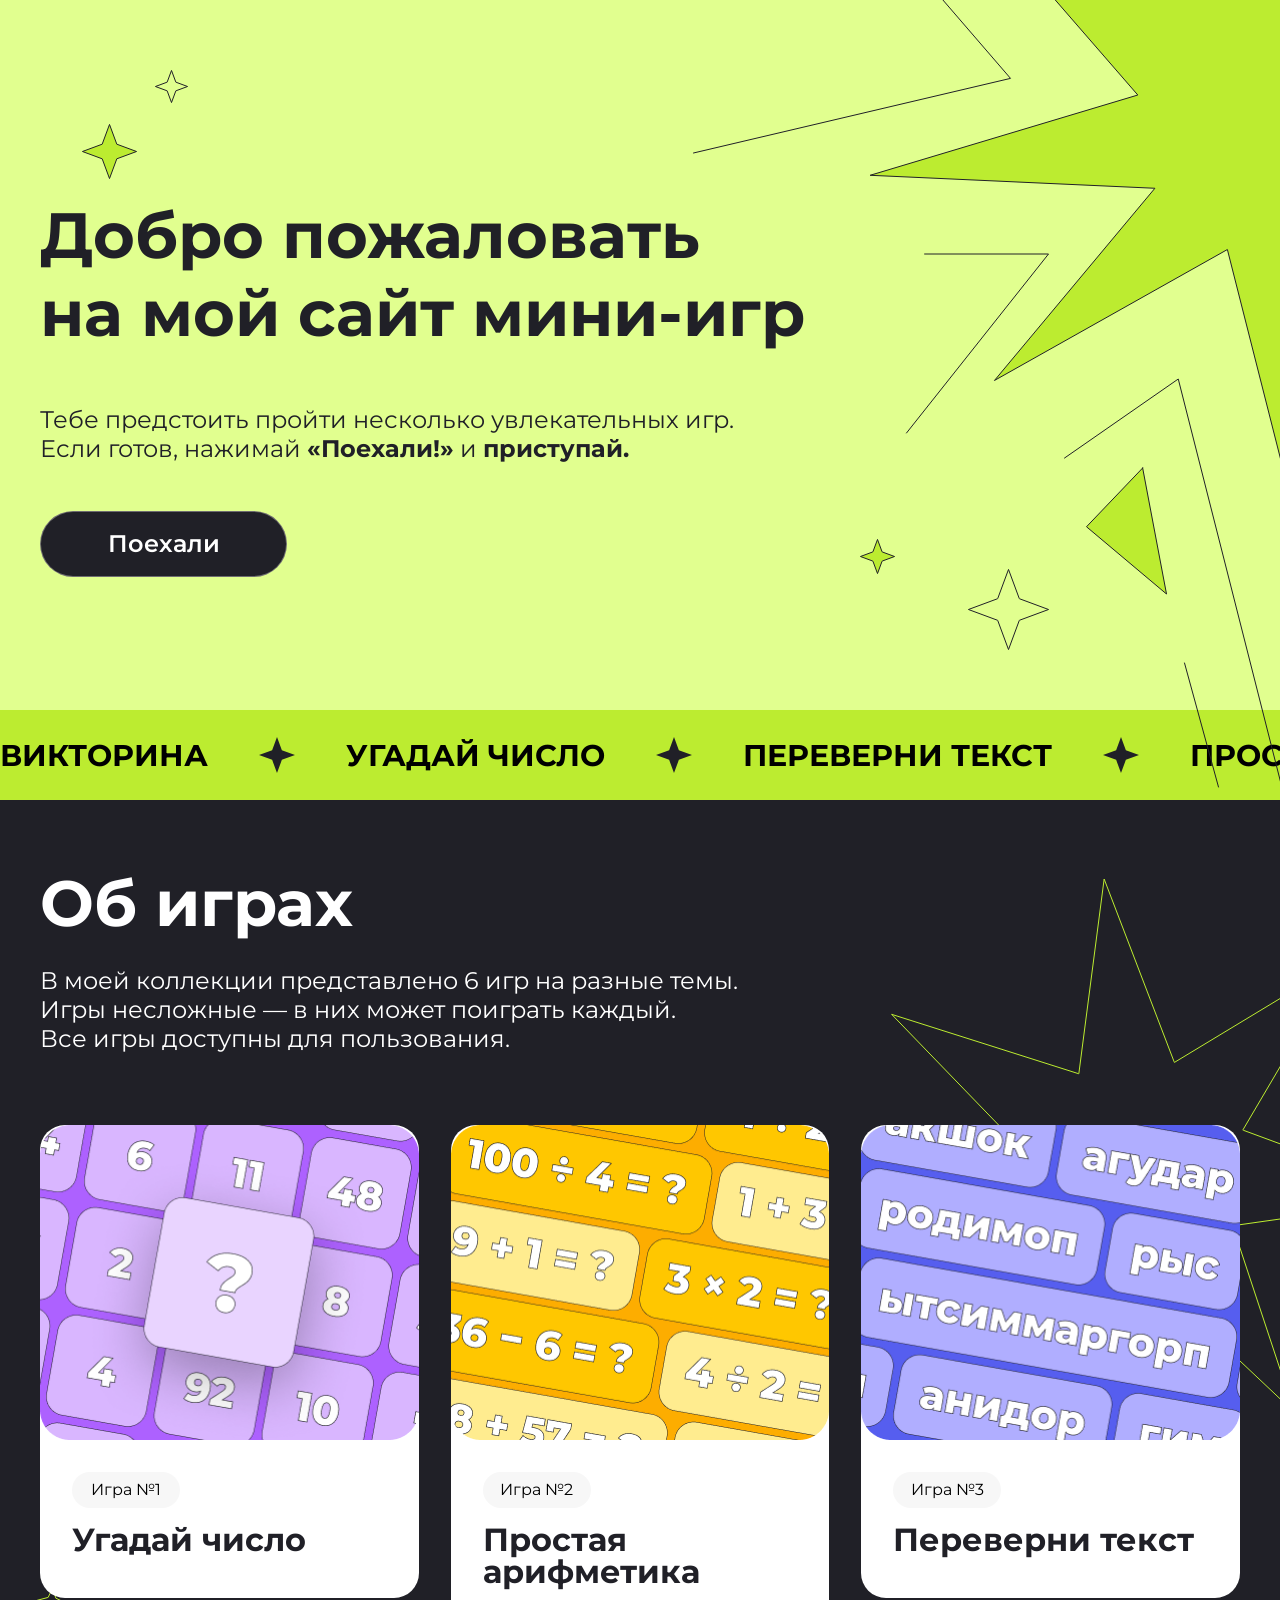
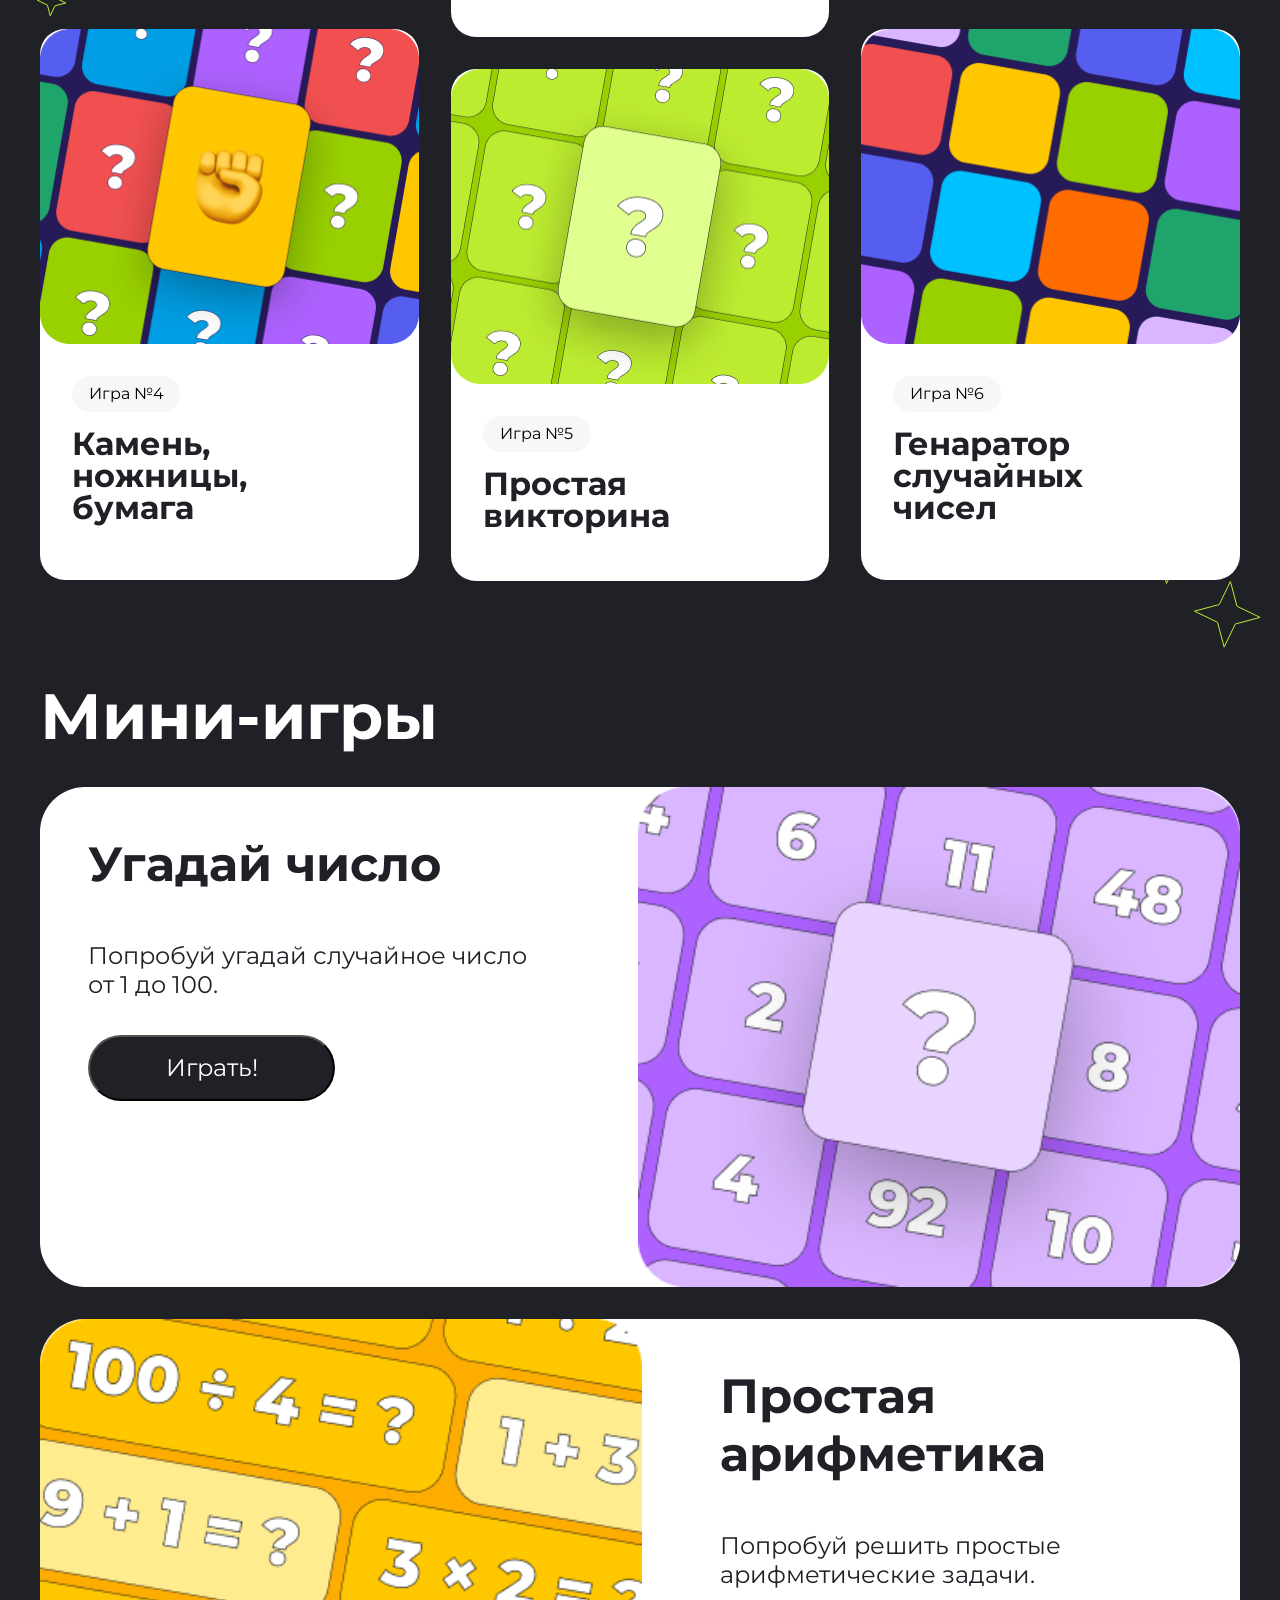
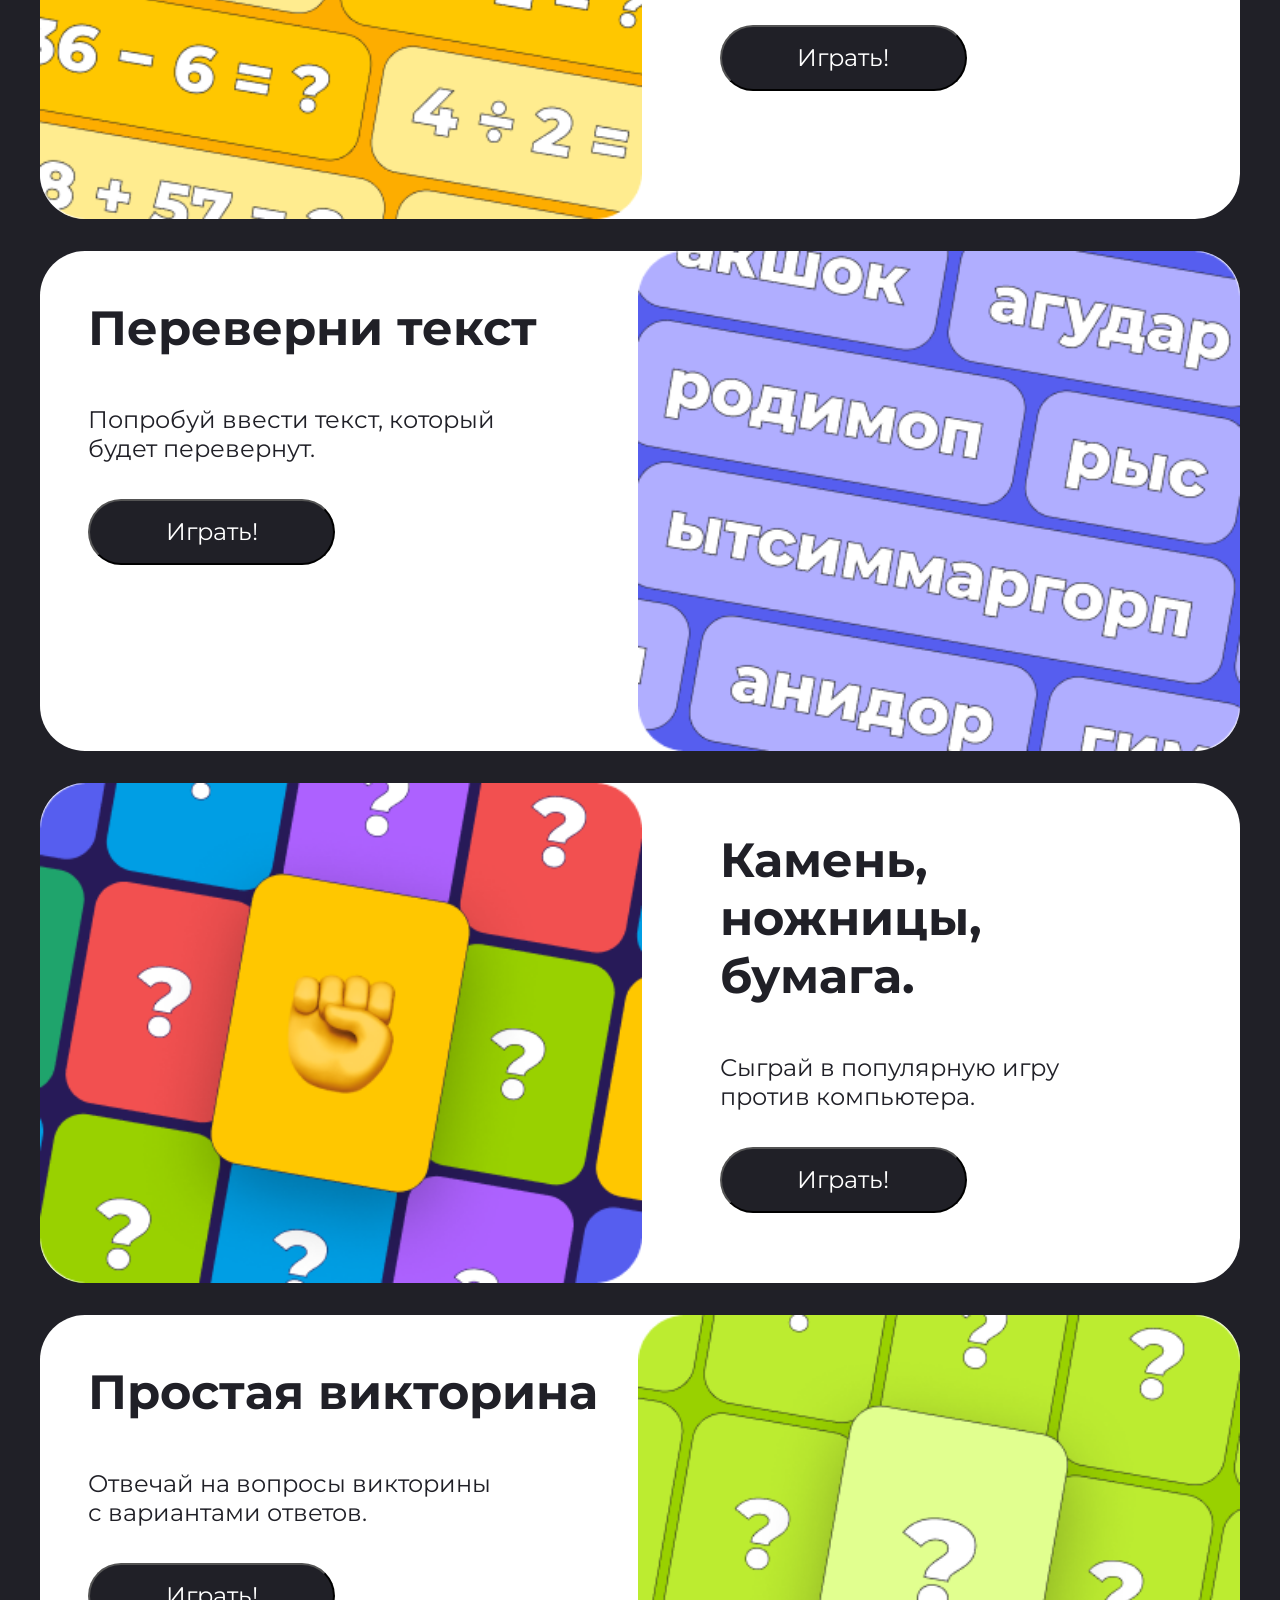
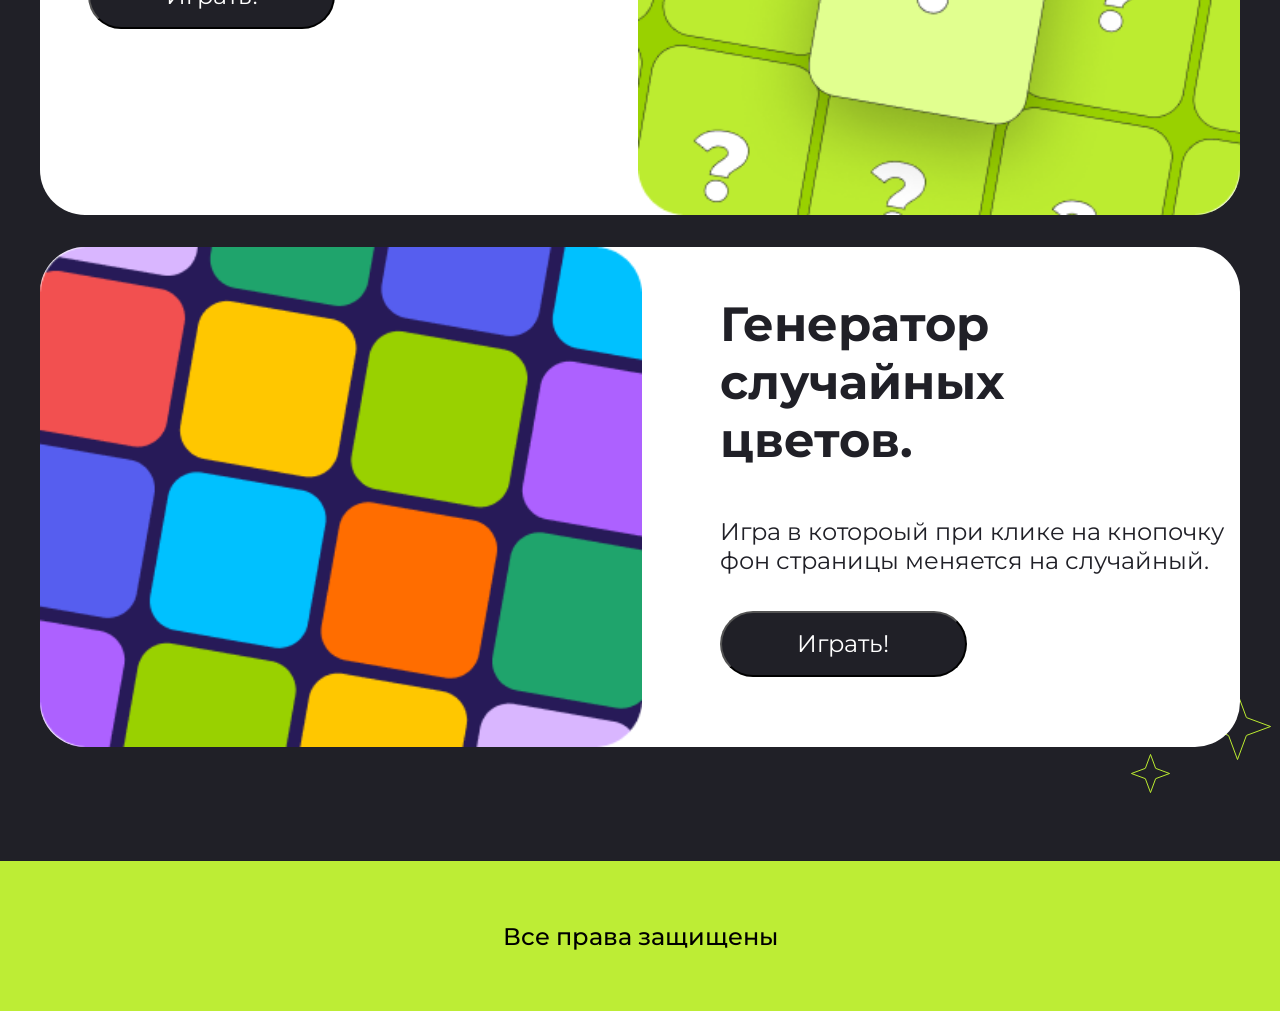
==== index.html @ b4d4cb63 "Homwork 5" ====
<!DOCTYPE html>
<html lang="en">

<head>
    <meta charset="UTF-8">
    <meta name="viewport" content="width=device-width, initial-scale=1.0">
    <title>Главная страница:</title>
    <link rel="stylesheet" href="style.css">
    <link rel="preconnect" href="https://fonts.googleapis.com">
    <link rel="preconnect" href="https://fonts.gstatic.com" crossorigin>
    <link href="https://fonts.googleapis.com/css2?family=Montserrat:ital,wght@0,100..900;1,100..900&display=swap"
        rel="stylesheet">
</head>

<body>
    <header class="header center">
        <div class="header__title">Добро пожаловать
            на мой сайт мини-игр
        </div>
        <div class="header__title-mob">Добро
            пожаловать
            на мой сайт
            мини-игр
        </div>
        <div class="header__description">
            Тебе предстоить пройти несколько увлекательных игр.
            Если готов, нажимай <strong>«Поехали!»</strong> и <strong>приступай.</strong>
        </div>
        <div class="header__description-mob">
            Тебе предстоить пройти несколько
            увлекательных игр. Если готов,
            нажимай <strong>«Поехали!»</strong> и <strong>приступай.</strong>
        </div>
        <div class="header__button">
            <button class="header__button-btn" id="goButton">Поехали</button>
        </div>
        <img class="header__svg1" src="img/header/Group_1597880565.svg" alt="Продукт">
        <img class="header__svg1-mob" src="img/header/Group_2.svg" alt="Продукт">
        <img class="header__svg2" src="img/header/Star_2.svg" alt="Продукт">
        <img class="header__svg3" src="img/header/Star_3.svg" alt="Продукт">
        <img class="header__svg4" src="img/header/Star_4.svg" alt="Продукт">
        <img class="header__svg5" src="img/header/Star_5.svg" alt="Продукт">
        <div class="header__lowribbon">
            <div class="header__lowribbon-track">
                <p class="header__lowribbon-text">ВИКТОРИНА</p>
                <img class="header__lowribbon-svg" src="img/header/Star.svg" alt="Продукт">
                <p class="header__lowribbon-text">УГАДАЙ ЧИСЛО</p>
                <img class="header__lowribbon-svg" src="img/header/Star.svg" alt="Продукт">
                <p class="header__lowribbon-text">ПЕРЕВЕРНИ ТЕКСТ</p>
                <img class="header__lowribbon-svg" src="img/header/Star.svg" alt="Продукт">
                <p class="header__lowribbon-text">ПРОСТАЯ АРКАДА</p>

                <!-- Дублируем для плавности (если не дублировать – будет рывок) -->
                <p class="header__lowribbon-text">ВИКТОРИНА</p>
                <img class="header__lowribbon-svg" src="img/header/Star.svg" alt="Продукт">
                <p class="header__lowribbon-text">УГАДАЙ ЧИСЛО</p>
                <img class="header__lowribbon-svg" src="img/header/Star.svg" alt="Продукт">
                <p class="header__lowribbon-text">ПЕРЕВЕРНИ ТЕКСТ</p>
                <img class="header__lowribbon-svg" src="img/header/Star.svg" alt="Продукт">
                <p class="header__lowribbon-text">ПРОСТАЯ АРКАДА</p>
            </div>
        </div>
    </header>
    <section class="Gamebox center">
        <h1 class="Gamebox__heading">Об играх</h1>
        <h2 class="Gamebox__description">В моей коллекции представлено 6 игр на разные темы.
            Игры несложные — в них может поиграть каждый.
            Все игры доступны для пользования.</h2>
        <img src="img/content/Star_13.svg" alt="" class="Gamebox__svgimg1">
        <img src="img/content/Star_15.svg" alt="" class="Gamebox__svgimg2">
        <img src="img/content/Star_14.svg" alt="" class="Gamebox__svgimg3">
        <img src="img/content/Star_16.svg" alt="" class="Gamebox__svgimg4">
        <img src="img/content/Star_17.svg" alt="" class="Gamebox__svgimg5">
        <img src="img/content/Star_18.svg" alt="" class="Gamebox__svgimg6">
        <img src="img/content/Star_19.svg" alt="" class="Gamebox__svgimg7">
        <div class="Gamebox__table">
            <div class="Gamebox__item">
                <img src="img/content/Gamebox_item1.png" alt="" class="Gamebox__img">
                <div class="Gamebox__text-box">Игра №1</div>
                <h3 class="Gamebox__text2">Угадай число</h3>
                <a href="#Game1" class="Gamebox__link">Перейти</a>
            </div>
            <div class="Gamebox__itembig">
                <img src="img/content/Gamebox_item2.png" alt="" class="Gamebox__img">
                <div class="Gamebox__text-box">Игра №2</div>
                <h3 class="Gamebox__text2">Простая
                    арифметика</h3>
                <a href="#Game2" class="Gamebox__link">Перейти</a>
            </div>
            <div class="Gamebox__item">
                <img src="img/content/Gamebox_item3.png" alt="" class="Gamebox__img">
                <div class="Gamebox__text-box">Игра №3</div>
                <h3 class="Gamebox__text2">Переверни текст</h3>
                <a href="#Game3" class="Gamebox__link">Перейти</a>
            </div>
            <div class="Gamebox__itembig Gamebox__itembig_height itemshift">
                <img src="img/content/Gamebox_item4.png" alt="" class="Gamebox__img">
                <div class="Gamebox__text-box">Игра №4</div>
                <h3 class="Gamebox__text2">Камень,
                    ножницы,
                    бумага</h3>
                <a href="#Game4" class="Gamebox__link">Перейти</a>
            </div>
            <div class="Gamebox__item Gamebox__item_height">
                <img src="img/content/Gamebox_item5.png" alt="" class="Gamebox__img">
                <div class="Gamebox__text-box">Игра №5</div>
                <h3 class="Gamebox__text2">Простая
                    викторина</h3>
                <a href="#Game5" class="Gamebox__link">Перейти</a>
            </div>
            <div class="Gamebox__itembig Gamebox__itembig_height itemshift">
                <img src="img/content/Gamebox_item6.png" alt="" class="Gamebox__img">
                <div class="Gamebox__text-box">Игра №6</div>
                <h3 class="Gamebox__text2">Генаратор
                    случайных
                    чисел</h3>
                <a href="#Game6" class="Gamebox__link">Перейти</a>
            </div>
        </div>
        <h2 class="PlayGameheading">Мини-игры</h2>
        <div class="PlayGame">
            <div class="PlayGame__item1 mobileheight1" id="Game1">
                <div class="PlayGame__item-textbox">
                    <h3 class="PlayGame__text1">Угадай число</h3>
                    <h3 class="PlayGame__text2">Попробуй угадай случайное число
                        от 1 до 100.</h3>
                    <div class="PlayGame__item-btn">
                        <button class="PlayGame__btn">Играть!</button>
                    </div>
                </div>
                <img src="img/content/Gamebox_item1.png" alt="" class="PlayGame__img">
            </div>
            <div class="PlayGame__item2 mobileheight2" id="Game2">
                <img src="img/content/Gamebox_item2.png" alt="" class="PlayGame__img">
                <div class="PlayGame__item-textbox boxshift1">
                    <h3 class="PlayGame__text1">Простая
                        арифметика
                    </h3>
                    <h3 class="PlayGame__text2">Попробуй решить простые
                        арифметические задачи.
                    </h3>
                    <div class="PlayGame__item-btn">
                        <button class="PlayGame__btn">Играть!</button>
                    </div>
                </div>
            </div>
            <div class="PlayGame__item1 mobileheight3" id="Game3">
                <div class="PlayGame__item-textbox">
                    <h3 class="PlayGame__text1 mobiletex1aling">Переверни текст</h3>
                    <h3 class="PlayGame__text2">Попробуй ввести текст, который
                        будет перевернут.</h3>
                    <div class="PlayGame__item-btn">
                        <button class="PlayGame__btn">Играть!</button>
                    </div>
                </div>
                <img src="img/content/Gamebox_item3.png" alt="" class="PlayGame__img">
            </div>
            <div class="PlayGame__item2 mobileheight4" id="Game4">
                <img src="img/content/Gamebox_item4.png" alt="" class="PlayGame__img">
                <div class="PlayGame__item-textbox boxshift1">
                    <h3 class="PlayGame__text1">Камень,
                        ножницы,
                        бумага.
                    </h3>
                    <h3 class="PlayGame__text2">Сыграй в популярную игру
                        против компьютера.
                    </h3>
                    <div class="PlayGame__item-btn">
                        <button class="PlayGame__btn">Играть!</button>
                    </div>
                </div>
            </div>
            <div class="PlayGame__item1 mobileheight5" id="Game5">
                <div class="PlayGame__item-textbox">
                    <h3 class="PlayGame__text1">Простая викторина</h3>
                    <h3 class="PlayGame__text2">Отвечай на вопросы викторины
                        с вариантами ответов.</h3>
                    <div class="PlayGame__item-btn">
                        <button class="PlayGame__btn">Играть!</button>
                    </div>
                </div>
                <img src="img/content/Gamebox_item5.png" alt="" class="PlayGame__img">
            </div>
            <div class="PlayGame__item2 mobileheight6" id="Game6">
                <img src="img/content/Gamebox_item6.png" alt="" class="PlayGame__img">
                <div class="PlayGame__item-textbox">
                    <h3 class="PlayGame__text1">Генератор
                        случайных
                        цветов.
                    </h3>
                    <h3 class="PlayGame__text2 mobilealing">Игра в котороый при клике на кнопочку
                        фон страницы меняется на случайный.
                    </h3>
                    <div class="PlayGame__item-btn">
                        <button class="PlayGame__btn">Играть!</button>
                    </div>
                </div>
            </div>
        </div>
    </section>
    <footer class="footer">
        <div class="footer__title">
            <h3 class="footer__text">Все права защищены</h3>
        </div>
    </footer>
    <script src="hw-5.js"> </script>
</body>

</html>
---- style.css ----
@charset "UTF-8";
* {
  margin: 0;
  padding: 0;
}

body {
  font-family: "Montserrat", sans-serif;
}

.center {
  padding-left: calc(50% - 600px);
  padding-right: calc(50% - 600px);
}

.header {
  font-family: "Montserrat";
  position: relative;
  display: flex;
  flex-direction: column;
  background-color: #E1FF8F;
  height: 800px;
  overflow: hidden;
}
.header__title {
  white-space: pre-line;
  /* Если в html в блоке div задать построчную то данное свойство сохраяет html переносы */
  color: #202027;
  font-weight: 700;
  font-style: Bold;
  font-size: 64px;
  margin-top: 196px;
  z-index: 2;
}
.header__title-mob {
  display: none;
}
.header__description {
  white-space: pre-line;
  /* Если в html в блоке div задать построчную то данное свойство сохраяет html переносы */
  color: #202027;
  font-weight: 400;
  font-style: Regular;
  font-size: 24px;
  margin-top: 24px;
  z-index: 2;
}
.header__description-mob {
  display: none;
}
.header__button-btn {
  font-family: "Montserrat";
  font-style: SemiBold;
  font-weight: 600;
  background: #202027;
  border: 1px solid rgba(222, 215, 215, 0.41);
  box-sizing: border-box;
  border-radius: 60px;
  width: 247px;
  height: 66px;
  margin-top: 48px;
  font-size: 24px;
  line-height: 18px;
  color: #ffffff;
  display: block;
  transition: transform 0.2s ease, color 0.2s ease;
}
.header__button-btn:hover {
  transform: scale(1.12);
  color: #202027;
  background: #FFFFFF;
}
.header__svg1 {
  position: absolute;
  right: 0px;
  top: 0px;
  z-index: 1;
}
.header__svg1-mob {
  display: none;
}
.header__svg2 {
  position: absolute;
  left: 6.3542%;
  top: 123px;
}
.header__svg3 {
  position: absolute;
  left: 12.0486%;
  top: 69px;
}
.header__svg4 {
  position: absolute;
  left: 75.52%;
  top: 568px;
}
.header__svg5 {
  position: absolute;
  left: 67.1181%;
  top: 538px;
}
.header__lowribbon {
  position: absolute;
  bottom: 0;
  left: 0;
  width: 100%;
  height: 90px;
  background-color: #BCEC30;
  overflow: hidden;
  /* БОЛЬШЕ НИКАКИХ display: flex, align-items и т.п. */
}
.header__lowribbon-track {
  display: flex;
  flex-direction: row;
  align-items: center;
  gap: 51px;
  height: 100%;
  width: -moz-max-content;
  width: max-content;
  flex-wrap: nowrap;
  animation: lowribbon-scroll 20s linear infinite;
}
.header__lowribbon-track:hover {
  animation-play-state: paused;
}
.header__lowribbon-text {
  font-family: "Montserrat";
  white-space: nowrap;
  font-style: Bold;
  font-weight: 700;
  font-size: 30px;
}

@keyframes lowribbon-scroll {
  0% {
    transform: translateX(0);
  }
  100% {
    transform: translateX(-50%);
  }
}
.header__link {
  white-space: nowrap;
  text-decoration: none;
  /* убираем подчёркивание по умолчанию */
  color: #fff;
  transition: transform 0.2s ease, color 0.2s ease;
}

.Gamebox {
  overflow: hidden;
  background-color: #202027;
  padding-top: 64px;
  position: relative;
}

.Gamebox__heading {
  font-family: "Montserrat";
  font-style: SemiBold;
  font-weight: 700;
  font-size: 64px;
  color: #FFFFFF;
}

.Gamebox__description {
  white-space: pre-line;
  margin-top: 24px;
  font-family: "Montserrat";
  font-style: Regular;
  font-weight: 400;
  font-size: 24px;
  color: #FFFFFF;
}

.Gamebox__table {
  margin-top: 72px;
  display: grid;
  gap: 32px;
  grid-template-columns: repeat(12, 1fr);
}

.Gamebox__item {
  position: relative;
  height: 473px;
  grid-column: span 4;
  background-color: #FFFFFF;
  border-radius: 25px;
  display: flex;
  flex-direction: column;
  justify-content: start;
  align-items: flex-start;
  z-index: 1;
  transition: transform 0.2s ease, color 0.2s ease;
}

.Gamebox__item_height {
  height: 512px;
}

.Gamebox__item:hover {
  transform: scale(1.12);
}

.Gamebox__itembig {
  position: relative;
  height: 512px;
  grid-column: span 4;
  background-color: #FFFFFF;
  border-radius: 25px;
  display: flex;
  flex-direction: column;
  justify-content: start;
  align-items: flex-start;
  z-index: 1;
  transition: transform 0.2s ease, color 0.2s ease;
}

.Gamebox__itembig_height {
  height: 551px;
}

.Gamebox__itembig:hover {
  transform: scale(1.12);
}

.Gamebox__img {
  width: 100%;
}

.Gamebox__text-box {
  margin-left: 32px;
  margin-top: 32px;
  height: 36px;
  width: 108px;
  background-color: #f7f7f7;
  border-radius: 53px;
  display: flex;
  align-items: center;
  /* центрируем по вертикали */
  justify-content: center;
  /* центрируем по горизонтали */
}

.Gamebox__text1 {
  margin-left: 48px;
  margin-top: 32px;
  font-family: "Montserrat";
  font-weight: 500;
  font-size: 16px;
  color: #202027;
}

.Gamebox__text2 {
  margin-left: 32px;
  margin-top: 16px;
  white-space: pre-line;
  line-height: 1;
  /* Расстояние между строками*/
  font-family: "Montserrat";
  font-weight: 700;
  font-style: Bold;
  font-size: 32px;
  color: #202027;
}

.Gamebox__link {
  position: absolute;
  top: 0;
  left: 0;
  width: 100%;
  height: 100%;
  text-indent: -9999px;
  /* скрыть текст ссылки */
  z-index: 1;
}

.Gamebox__item_big {
  grid-column: span 4;
}

.Gamebox__svgimg1 {
  position: absolute;
  left: 67.4%;
  top: 77px;
  z-index: 0;
}

.Gamebox__svgimg2 {
  position: absolute;
  left: 93.22%;
  top: 1380px;
  z-index: 0;
}

.Gamebox__svgimg3 {
  position: absolute;
  left: 89.89%;
  top: 1350px;
  z-index: 0;
}

.Gamebox__svgimg4 {
  position: absolute;
  left: 88.29%;
  bottom: 67px;
  z-index: 0;
}

.Gamebox__svgimg5 {
  position: absolute;
  left: 93.99%;
  bottom: 100px;
  z-index: 0;
}

.Gamebox__svgimg6 {
  position: absolute;
  left: 2.8%;
  top: 786px;
  z-index: 0;
}

.Gamebox__svgimg7 {
  position: absolute;
  left: 4.68%;
  top: 850px;
  z-index: 0;
}

.itemshift {
  margin-top: -40px;
}

.textshift1 {
  margin-top: 96px;
}

.PlayGame {
  margin-top: 32px;
  margin-bottom: 114px;
  display: grid;
  gap: 32px;
  grid-template-columns: repeat(12, 1fr);
}

.PlayGameheading {
  margin-top: 96px;
  font-family: "Montserrat";
  font-style: SemiBold;
  font-weight: 700;
  font-size: 64px;
  color: #FFFFFF;
}

.PlayGame__item1 {
  height: 500px;
  grid-column: span 12;
  background-color: #FFFFFF;
  border-radius: 45px;
  display: flex;
  flex-direction: row;
  justify-content: space-between;
  align-items: flex-start;
  z-index: 2;
}

/* Масштабируем блок при переходе по ссылке*/
.PlayGame__item1:target {
  animation: PlayGameItemPulse 3s ease-in-out forwards;
}

.PlayGame__item2 {
  height: 500px;
  grid-column: span 12;
  background-color: #FFFFFF;
  border-radius: 45px;
  display: flex;
  flex-direction: row;
  -moz-column-gap: 30px;
       column-gap: 30px;
  align-items: flex-start;
  z-index: 2;
}

/* Масштабируем блок при переходе по ссылке*/
.PlayGame__item2:target {
  animation: PlayGameItemPulse 3s ease-in-out forwards;
}

/* Определяем ключевые кадры */
@keyframes PlayGameItemPulse {
  0% {
    transform: scale(1);
  }
  /* старт */
  25% {
    transform: scale(1.08);
  }
  /* 1-е увеличение */
  50% {
    transform: scale(1);
  }
  75% {
    transform: scale(1.08);
  }
  /* возврат */
  100% {
    transform: scale(1);
  }
  /* 3-е увеличение — остаёмся */
}
.PlayGame__img {
  width: auto;
  height: 100%;
}

.PlayGame__text1 {
  margin-left: 48px;
  margin-top: 48px;
  white-space: pre-line;
  font-family: "Montserrat";
  font-weight: 700;
  font-style: Bold;
  font-size: 48px;
  color: #202027;
}

.PlayGame__text2 {
  margin-left: 48px;
  margin-top: 48px;
  white-space: pre-line;
  font-family: "Montserrat";
  font-weight: 400;
  font-style: Regular;
  font-size: 24px;
  color: #202027;
}

.PlayGame_img1 {
  height: 500px;
  -o-object-fit: cover;
     object-fit: cover;
  display: block;
}

.PlayGame__item-btn {
  margin-top: 36px;
}

.PlayGame__btn {
  margin-left: 48px;
  font-family: "Montserrat";
  font-style: SemiBold;
  background: #202027;
  /*border: 1px solid rgba(222, 215, 215, 0.41);*/
  box-sizing: border-box;
  border-radius: 60px;
  width: 247px;
  height: 66px;
  font-size: 24px;
  line-height: 18px;
  color: #ffffff;
  display: block;
  transition: transform 0.2s ease, color 0.2s ease;
}

.PlayGame__btn:hover {
  transform: scale(1.12);
  color: #202027;
  background: #FFFFFF;
}

.PlayGame__item-textbox {
  display: flex;
  flex-direction: column;
}

.footer {
  display: flex;
  justify-content: center;
  align-items: center;
  height: 150px;
  background-color: #BDED35;
  font-family: "Montserrat";
  font-style: SemiBold;
}

.footer__title {
  font-weight: 600;
  font-style: SemiBold;
  font-size: 24px;
  color: #000000;
}

.footer__text {
  font-weight: 500;
  font-size: 24px;
  color: #000000;
}

@media (max-width: 1024px) {
  .center {
    padding-left: calc(50% - 393px);
    padding-right: calc(50% - 393px);
  }
}
@media (max-width: 833px) {
  .center {
    padding-left: 24px;
    padding-right: 24px;
  }
}
@media (max-width: 768px) {
  .center {
    padding-left: 16px;
    padding-right: 16px;
  }
  .header {
    font-family: "Montserrat";
    position: relative;
    display: flex;
    flex-direction: column;
    background-color: #E1FF8F;
    height: 700px;
    overflow: hidden;
  }
  .header__title {
    display: none;
  }
  .header__description {
    display: none;
  }
  .header__title-mob {
    display: block;
    white-space: pre-line;
    /* Если в html в блоке div задать построчную то данное свойство сохраяет html переносы */
    color: #202027;
    font-weight: 700;
    font-style: Bold;
    font-size: 40px;
    margin-top: 147px;
    text-align: center;
    z-index: 2;
  }
  .header__description-mob {
    display: block;
    white-space: pre-line;
    /* Если в html в блоке div задать построчную то данное свойство сохраяет html переносы */
    color: #202027;
    font-weight: 400;
    font-style: Regular;
    font-size: 16px;
    margin-top: 24px;
    text-align: center;
    z-index: 2;
  }
  .header__button {
    display: flex;
    justify-content: center;
  }
  .header__button-btn {
    border-radius: 60px;
    width: 285px;
    height: 55px;
    margin-top: 36px;
    font-size: 16px;
    line-height: 18px;
  }
  .header__svg1 {
    display: none;
  }
  .header__lowribbon {
    height: 51px;
  }
  .header__lowribbon-text {
    font-style: Bold;
    font-weight: 700;
    font-size: 16px;
  }
  .header__lowribbon-svg {
    width: 50%;
    height: 50%;
  }
  .header__lowribbon-track {
    gap: 27px;
  }
  .header__svg1 {
    display: none;
  }
  .header__svg1-mob {
    display: block;
    position: absolute;
    right: 0px;
    top: 0px;
    z-index: 1;
  }
  .header__svg2 {
    width: 35px;
    height: auto;
  }
  .header__svg3 {
    width: 21px;
    height: auto;
  }
  .header__svg4 {
    width: 39px;
    height: auto;
    top: 588px;
  }
  .header__svg5 {
    width: 18px;
    height: auto;
    top: 558px;
  }
  .Gamebox {
    padding-top: 48px;
  }
  .Gamebox__heading {
    display: none;
  }
  .Gamebox__description {
    display: none;
  }
  .Gamebox__table {
    display: none;
  }
  .Gamebox__svgimg1 {
    display: none;
  }
  .Gamebox__svgimg1 {
    display: none;
  }
  .Gamebox__svgimg2 {
    display: none;
  }
  .Gamebox__svgimg3 {
    display: none;
  }
  .Gamebox__svgimg4 {
    display: none;
  }
  .Gamebox__svgimg5 {
    display: none;
  }
  .Gamebox__svgimg6 {
    display: none;
  }
  .Gamebox__svgimg7 {
    display: none;
  }
  .PlayGame {
    grid-template-columns: repeat(4, 1fr);
    gap: 0;
    row-gap: 24px;
    margin-bottom: 10px;
  }
  .PlayGame__item1 {
    height: 528px;
    grid-column: 1/-1;
    flex-direction: column;
    align-items: center;
  }
  .PlayGame__item2 {
    height: 528px;
    grid-column: 1/-1;
    flex-direction: column;
    align-items: center;
  }
  .PlayGame__img {
    width: 100%;
    height: 285px;
  }
  .PlayGame__text1 {
    margin-top: 29px;
    margin-left: 29px;
    font-size: 32px;
  }
  .PlayGame__text2 {
    margin-top: 16px;
    margin-left: 29px;
    font-size: 16px;
  }
  .PlayGame__btn {
    margin-left: 29px;
    height: 55px;
    width: 285px;
    font-size: 16px;
  }
  .PlayGame__item-btn {
    margin-top: 32px;
  }
  .PlayGameheading {
    margin-top: 0;
    font-style: Bold;
    font-weight: 700;
    font-size: 40px;
  }
  .mobileheight1 {
    height: 529px;
    flex-direction: column-reverse;
    justify-content: flex-end;
  }
  .mobileheight2 {
    height: 568px;
  }
  .mobileheight3 {
    height: 568px;
    flex-direction: column-reverse;
    justify-content: flex-end;
  }
  .mobileheight4 {
    height: 607px;
  }
  .mobileheight5 {
    height: 568px;
    flex-direction: column-reverse;
    justify-content: flex-end;
  }
  .mobileheight6 {
    height: 627px;
  }
  .mobiletex1aling {
    width: 120px;
    white-space: normal;
  }
  .mobilealing {
    width: 235px;
    white-space: normal;
  }
  .PlayGame__item1:hover {
    transform: scale(1.03);
  }
  .PlayGame__item2:hover {
    transform: scale(1.03);
  }
  .footer {
    height: 100px;
  }
  .footer__text {
    font-weight: 600;
    font-size: 16px;
    color: #000000;
  }
}/*# sourceMappingURL=style.css.map */
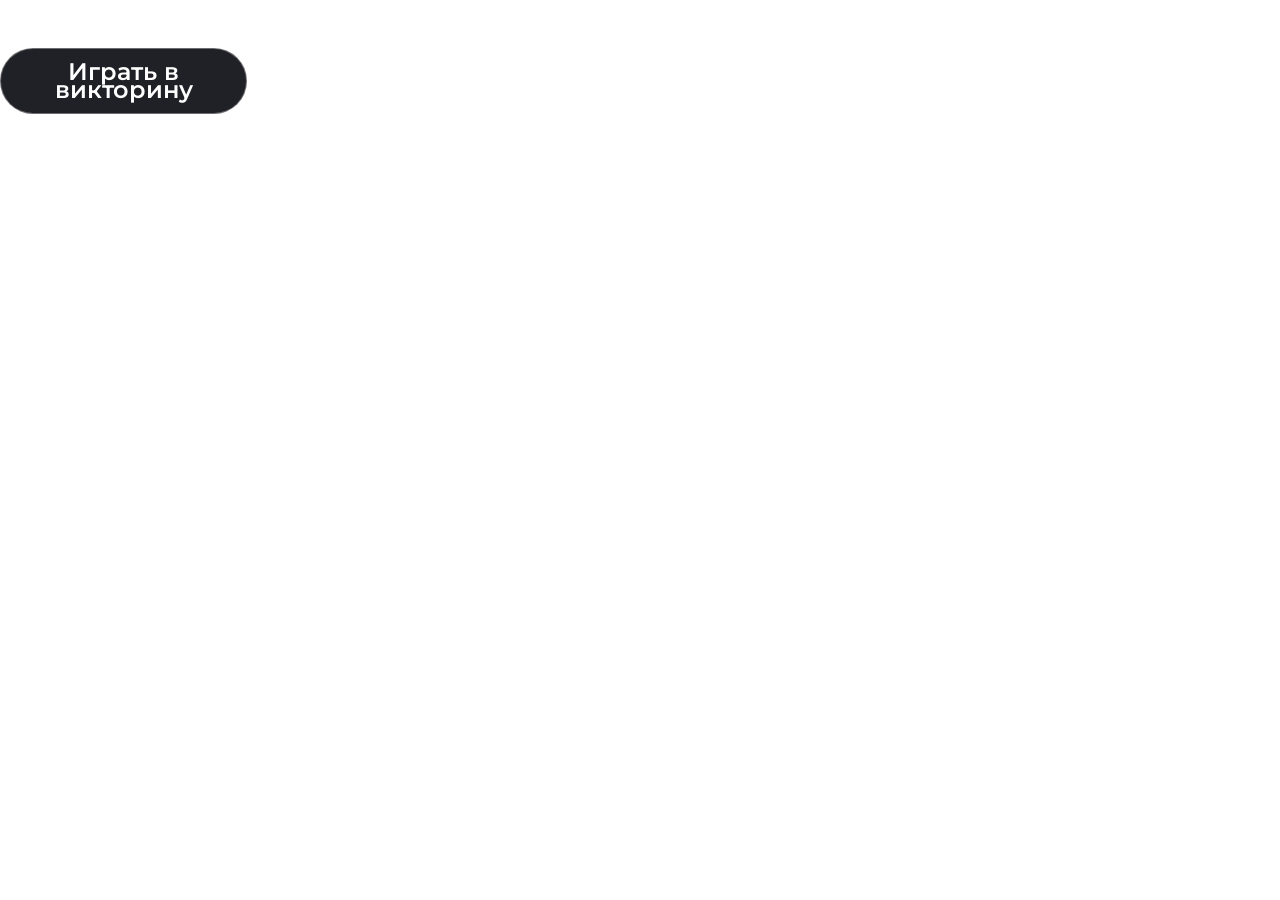
==== commit c74696fd: "hw-7" ====
--- a/index.html
+++ b/index.html
@@ -11,199 +11,12 @@
     <link href="https://fonts.googleapis.com/css2?family=Montserrat:ital,wght@0,100..900;1,100..900&display=swap"
         rel="stylesheet">
 </head>
+<div class="header__button">
+    <button class="header__button-btn" id="goPlayGame" onclick="startQuiz()">Играть в викторину</button>
+</div>
 
 <body>
-    <header class="header center">
-        <div class="header__title">Добро пожаловать
-            на мой сайт мини-игр
-        </div>
-        <div class="header__title-mob">Добро
-            пожаловать
-            на мой сайт
-            мини-игр
-        </div>
-        <div class="header__description">
-            Тебе предстоить пройти несколько увлекательных игр.
-            Если готов, нажимай <strong>«Поехали!»</strong> и <strong>приступай.</strong>
-        </div>
-        <div class="header__description-mob">
-            Тебе предстоить пройти несколько
-            увлекательных игр. Если готов,
-            нажимай <strong>«Поехали!»</strong> и <strong>приступай.</strong>
-        </div>
-        <div class="header__button">
-            <button class="header__button-btn" id="goButton">Поехали</button>
-        </div>
-        <img class="header__svg1" src="img/header/Group_1597880565.svg" alt="Продукт">
-        <img class="header__svg1-mob" src="img/header/Group_2.svg" alt="Продукт">
-        <img class="header__svg2" src="img/header/Star_2.svg" alt="Продукт">
-        <img class="header__svg3" src="img/header/Star_3.svg" alt="Продукт">
-        <img class="header__svg4" src="img/header/Star_4.svg" alt="Продукт">
-        <img class="header__svg5" src="img/header/Star_5.svg" alt="Продукт">
-        <div class="header__lowribbon">
-            <div class="header__lowribbon-track">
-                <p class="header__lowribbon-text">ВИКТОРИНА</p>
-                <img class="header__lowribbon-svg" src="img/header/Star.svg" alt="Продукт">
-                <p class="header__lowribbon-text">УГАДАЙ ЧИСЛО</p>
-                <img class="header__lowribbon-svg" src="img/header/Star.svg" alt="Продукт">
-                <p class="header__lowribbon-text">ПЕРЕВЕРНИ ТЕКСТ</p>
-                <img class="header__lowribbon-svg" src="img/header/Star.svg" alt="Продукт">
-                <p class="header__lowribbon-text">ПРОСТАЯ АРКАДА</p>
-
-                <!-- Дублируем для плавности (если не дублировать – будет рывок) -->
-                <p class="header__lowribbon-text">ВИКТОРИНА</p>
-                <img class="header__lowribbon-svg" src="img/header/Star.svg" alt="Продукт">
-                <p class="header__lowribbon-text">УГАДАЙ ЧИСЛО</p>
-                <img class="header__lowribbon-svg" src="img/header/Star.svg" alt="Продукт">
-                <p class="header__lowribbon-text">ПЕРЕВЕРНИ ТЕКСТ</p>
-                <img class="header__lowribbon-svg" src="img/header/Star.svg" alt="Продукт">
-                <p class="header__lowribbon-text">ПРОСТАЯ АРКАДА</p>
-            </div>
-        </div>
-    </header>
-    <section class="Gamebox center">
-        <h1 class="Gamebox__heading">Об играх</h1>
-        <h2 class="Gamebox__description">В моей коллекции представлено 6 игр на разные темы.
-            Игры несложные — в них может поиграть каждый.
-            Все игры доступны для пользования.</h2>
-        <img src="img/content/Star_13.svg" alt="" class="Gamebox__svgimg1">
-        <img src="img/content/Star_15.svg" alt="" class="Gamebox__svgimg2">
-        <img src="img/content/Star_14.svg" alt="" class="Gamebox__svgimg3">
-        <img src="img/content/Star_16.svg" alt="" class="Gamebox__svgimg4">
-        <img src="img/content/Star_17.svg" alt="" class="Gamebox__svgimg5">
-        <img src="img/content/Star_18.svg" alt="" class="Gamebox__svgimg6">
-        <img src="img/content/Star_19.svg" alt="" class="Gamebox__svgimg7">
-        <div class="Gamebox__table">
-            <div class="Gamebox__item">
-                <img src="img/content/Gamebox_item1.png" alt="" class="Gamebox__img">
-                <div class="Gamebox__text-box">Игра №1</div>
-                <h3 class="Gamebox__text2">Угадай число</h3>
-                <a href="#Game1" class="Gamebox__link">Перейти</a>
-            </div>
-            <div class="Gamebox__itembig">
-                <img src="img/content/Gamebox_item2.png" alt="" class="Gamebox__img">
-                <div class="Gamebox__text-box">Игра №2</div>
-                <h3 class="Gamebox__text2">Простая
-                    арифметика</h3>
-                <a href="#Game2" class="Gamebox__link">Перейти</a>
-            </div>
-            <div class="Gamebox__item">
-                <img src="img/content/Gamebox_item3.png" alt="" class="Gamebox__img">
-                <div class="Gamebox__text-box">Игра №3</div>
-                <h3 class="Gamebox__text2">Переверни текст</h3>
-                <a href="#Game3" class="Gamebox__link">Перейти</a>
-            </div>
-            <div class="Gamebox__itembig Gamebox__itembig_height itemshift">
-                <img src="img/content/Gamebox_item4.png" alt="" class="Gamebox__img">
-                <div class="Gamebox__text-box">Игра №4</div>
-                <h3 class="Gamebox__text2">Камень,
-                    ножницы,
-                    бумага</h3>
-                <a href="#Game4" class="Gamebox__link">Перейти</a>
-            </div>
-            <div class="Gamebox__item Gamebox__item_height">
-                <img src="img/content/Gamebox_item5.png" alt="" class="Gamebox__img">
-                <div class="Gamebox__text-box">Игра №5</div>
-                <h3 class="Gamebox__text2">Простая
-                    викторина</h3>
-                <a href="#Game5" class="Gamebox__link">Перейти</a>
-            </div>
-            <div class="Gamebox__itembig Gamebox__itembig_height itemshift">
-                <img src="img/content/Gamebox_item6.png" alt="" class="Gamebox__img">
-                <div class="Gamebox__text-box">Игра №6</div>
-                <h3 class="Gamebox__text2">Генаратор
-                    случайных
-                    чисел</h3>
-                <a href="#Game6" class="Gamebox__link">Перейти</a>
-            </div>
-        </div>
-        <h2 class="PlayGameheading">Мини-игры</h2>
-        <div class="PlayGame">
-            <div class="PlayGame__item1 mobileheight1" id="Game1">
-                <div class="PlayGame__item-textbox">
-                    <h3 class="PlayGame__text1">Угадай число</h3>
-                    <h3 class="PlayGame__text2">Попробуй угадай случайное число
-                        от 1 до 100.</h3>
-                    <div class="PlayGame__item-btn">
-                        <button class="PlayGame__btn">Играть!</button>
-                    </div>
-                </div>
-                <img src="img/content/Gamebox_item1.png" alt="" class="PlayGame__img">
-            </div>
-            <div class="PlayGame__item2 mobileheight2" id="Game2">
-                <img src="img/content/Gamebox_item2.png" alt="" class="PlayGame__img">
-                <div class="PlayGame__item-textbox boxshift1">
-                    <h3 class="PlayGame__text1">Простая
-                        арифметика
-                    </h3>
-                    <h3 class="PlayGame__text2">Попробуй решить простые
-                        арифметические задачи.
-                    </h3>
-                    <div class="PlayGame__item-btn">
-                        <button class="PlayGame__btn">Играть!</button>
-                    </div>
-                </div>
-            </div>
-            <div class="PlayGame__item1 mobileheight3" id="Game3">
-                <div class="PlayGame__item-textbox">
-                    <h3 class="PlayGame__text1 mobiletex1aling">Переверни текст</h3>
-                    <h3 class="PlayGame__text2">Попробуй ввести текст, который
-                        будет перевернут.</h3>
-                    <div class="PlayGame__item-btn">
-                        <button class="PlayGame__btn">Играть!</button>
-                    </div>
-                </div>
-                <img src="img/content/Gamebox_item3.png" alt="" class="PlayGame__img">
-            </div>
-            <div class="PlayGame__item2 mobileheight4" id="Game4">
-                <img src="img/content/Gamebox_item4.png" alt="" class="PlayGame__img">
-                <div class="PlayGame__item-textbox boxshift1">
-                    <h3 class="PlayGame__text1">Камень,
-                        ножницы,
-                        бумага.
-                    </h3>
-                    <h3 class="PlayGame__text2">Сыграй в популярную игру
-                        против компьютера.
-                    </h3>
-                    <div class="PlayGame__item-btn">
-                        <button class="PlayGame__btn">Играть!</button>
-                    </div>
-                </div>
-            </div>
-            <div class="PlayGame__item1 mobileheight5" id="Game5">
-                <div class="PlayGame__item-textbox">
-                    <h3 class="PlayGame__text1">Простая викторина</h3>
-                    <h3 class="PlayGame__text2">Отвечай на вопросы викторины
-                        с вариантами ответов.</h3>
-                    <div class="PlayGame__item-btn">
-                        <button class="PlayGame__btn">Играть!</button>
-                    </div>
-                </div>
-                <img src="img/content/Gamebox_item5.png" alt="" class="PlayGame__img">
-            </div>
-            <div class="PlayGame__item2 mobileheight6" id="Game6">
-                <img src="img/content/Gamebox_item6.png" alt="" class="PlayGame__img">
-                <div class="PlayGame__item-textbox">
-                    <h3 class="PlayGame__text1">Генератор
-                        случайных
-                        цветов.
-                    </h3>
-                    <h3 class="PlayGame__text2 mobilealing">Игра в котороый при клике на кнопочку
-                        фон страницы меняется на случайный.
-                    </h3>
-                    <div class="PlayGame__item-btn">
-                        <button class="PlayGame__btn">Играть!</button>
-                    </div>
-                </div>
-            </div>
-        </div>
-    </section>
-    <footer class="footer">
-        <div class="footer__title">
-            <h3 class="footer__text">Все права защищены</h3>
-        </div>
-    </footer>
-    <script src="hw-5.js"> </script>
+    <script src="hw-6.js"> </script>
 </body>
 
 </html>
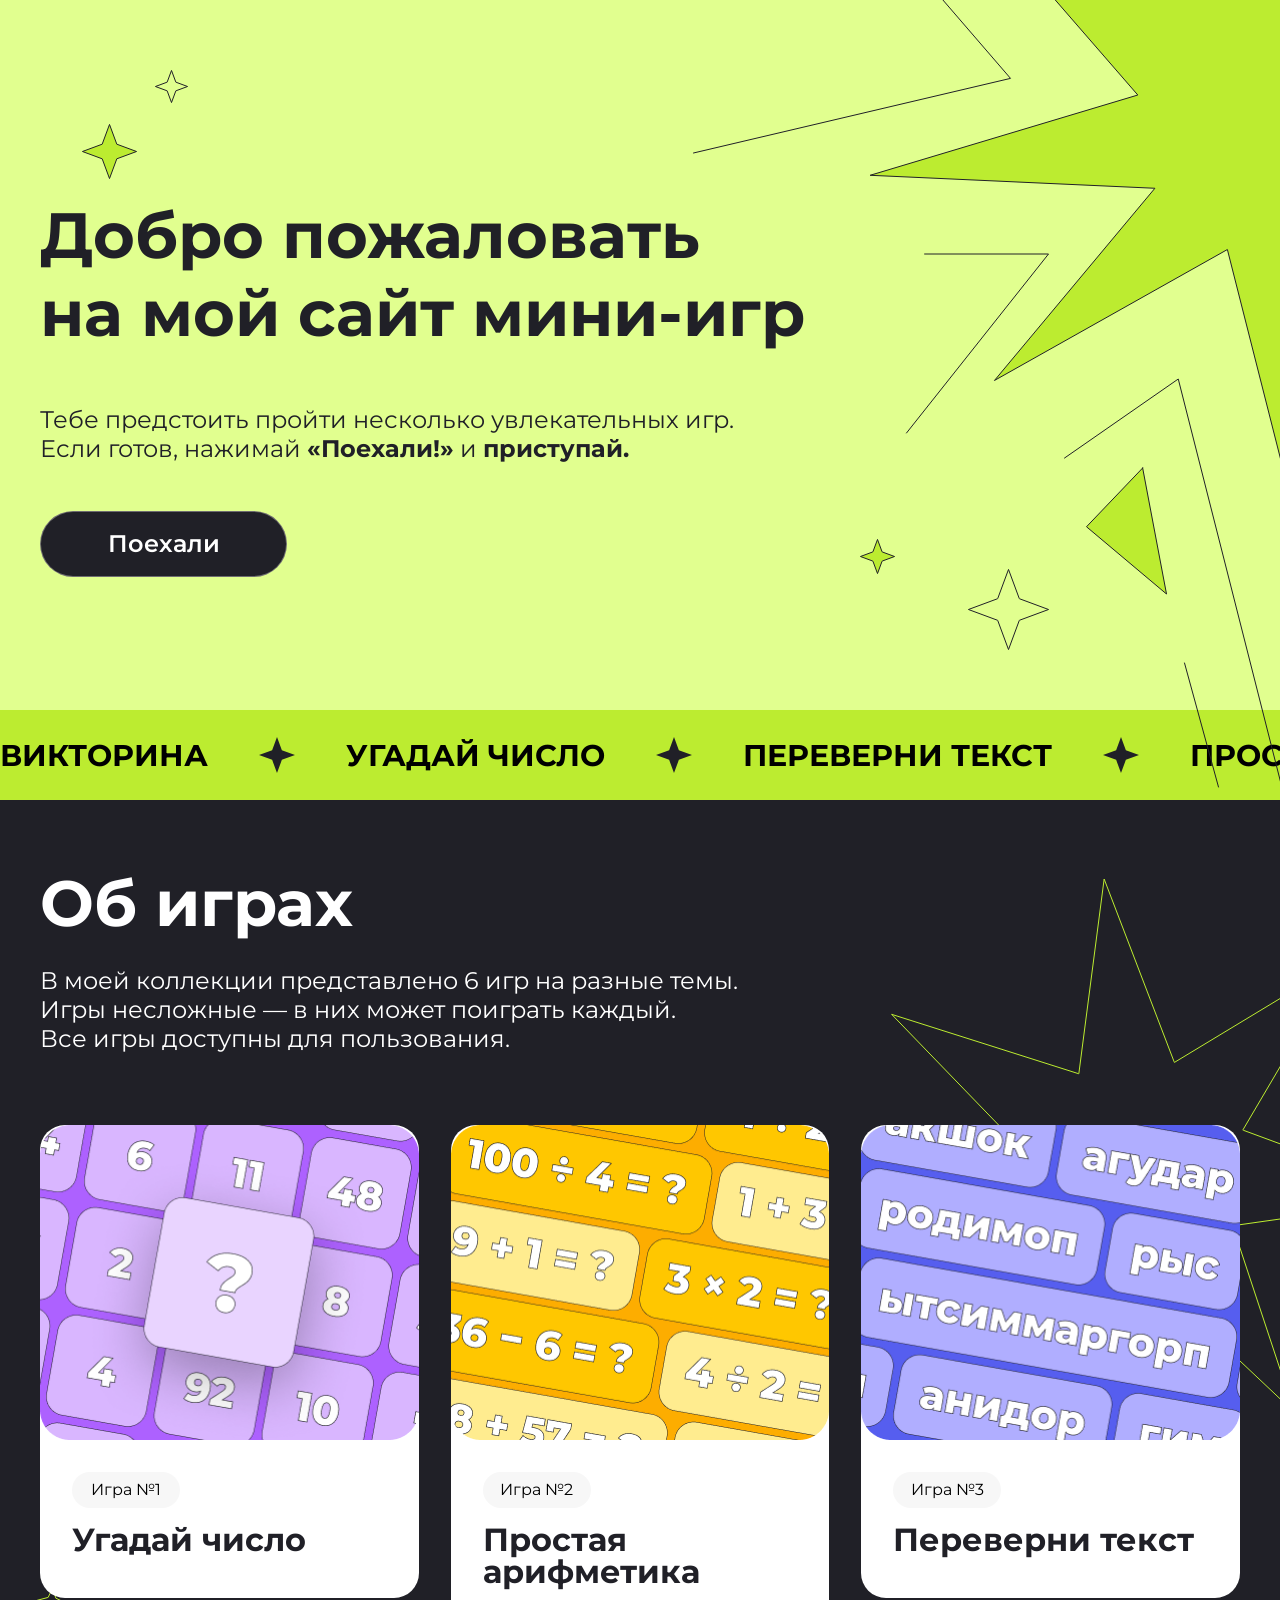
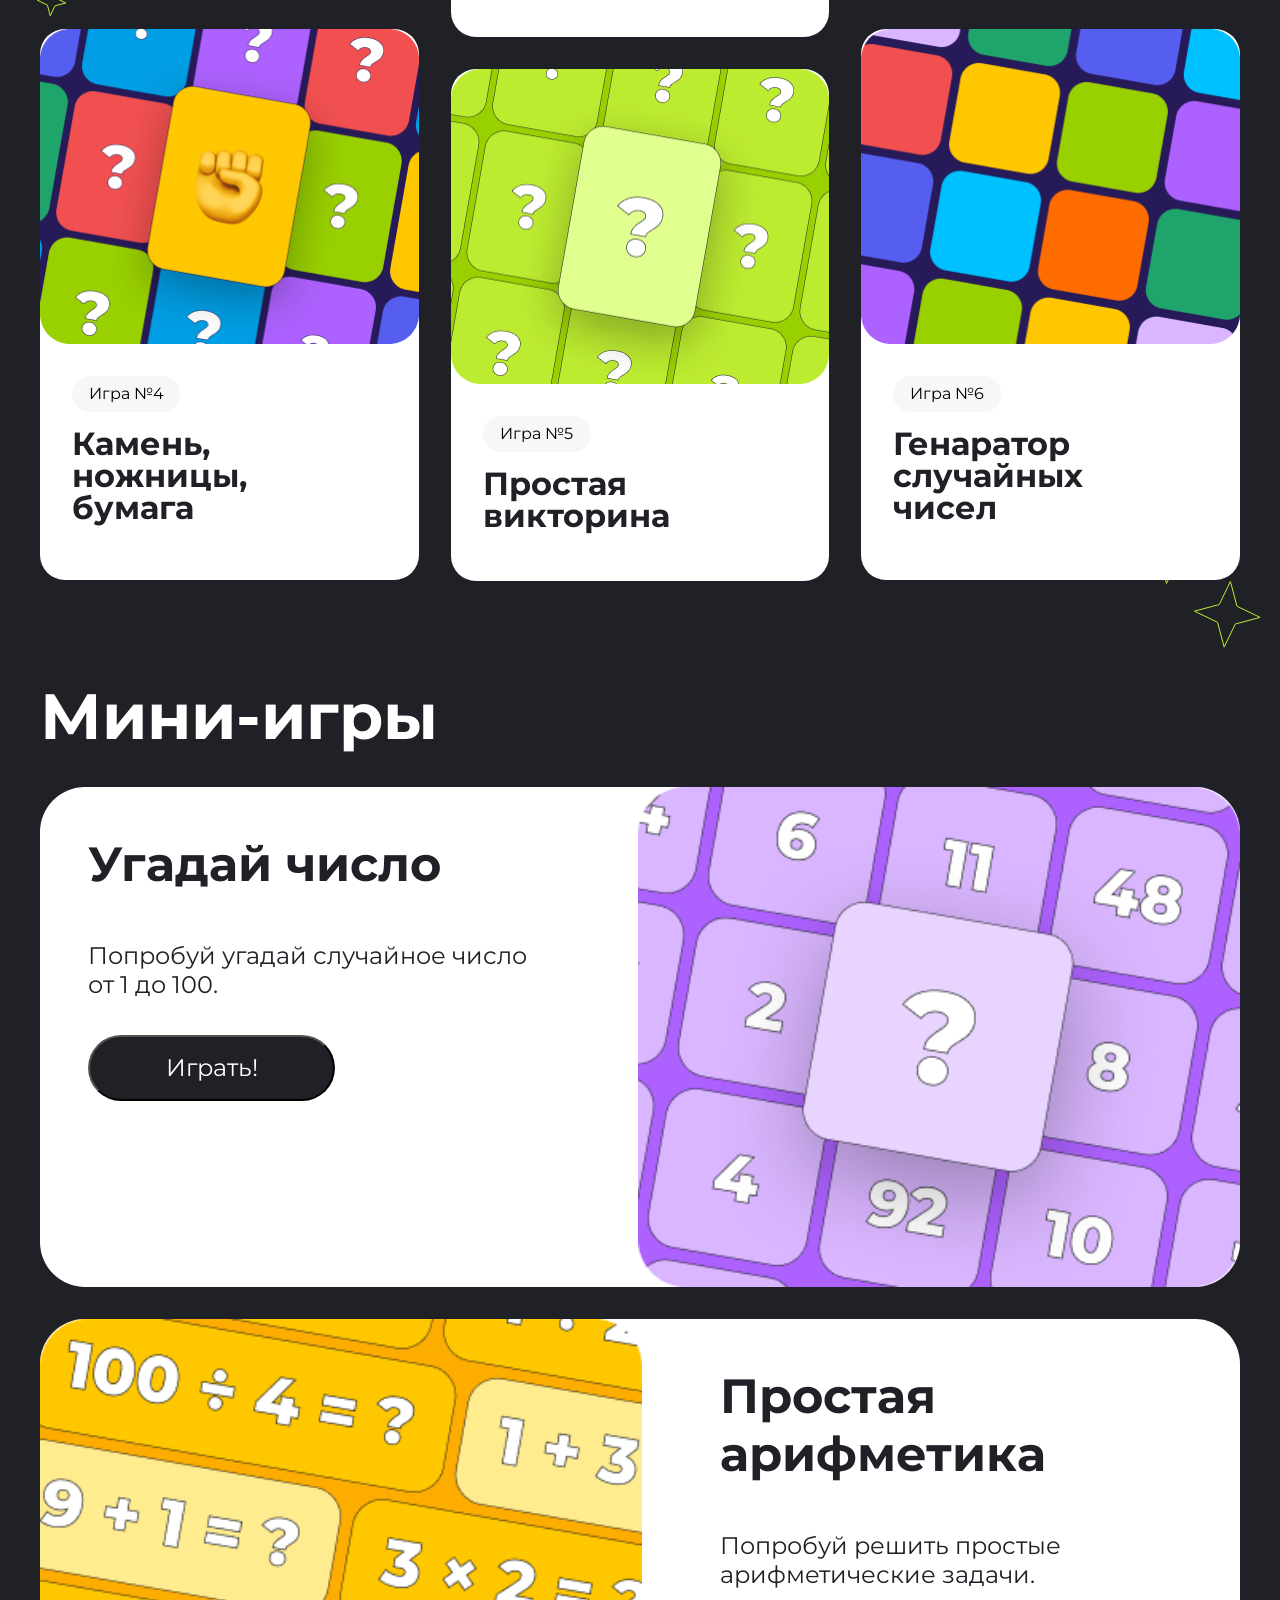
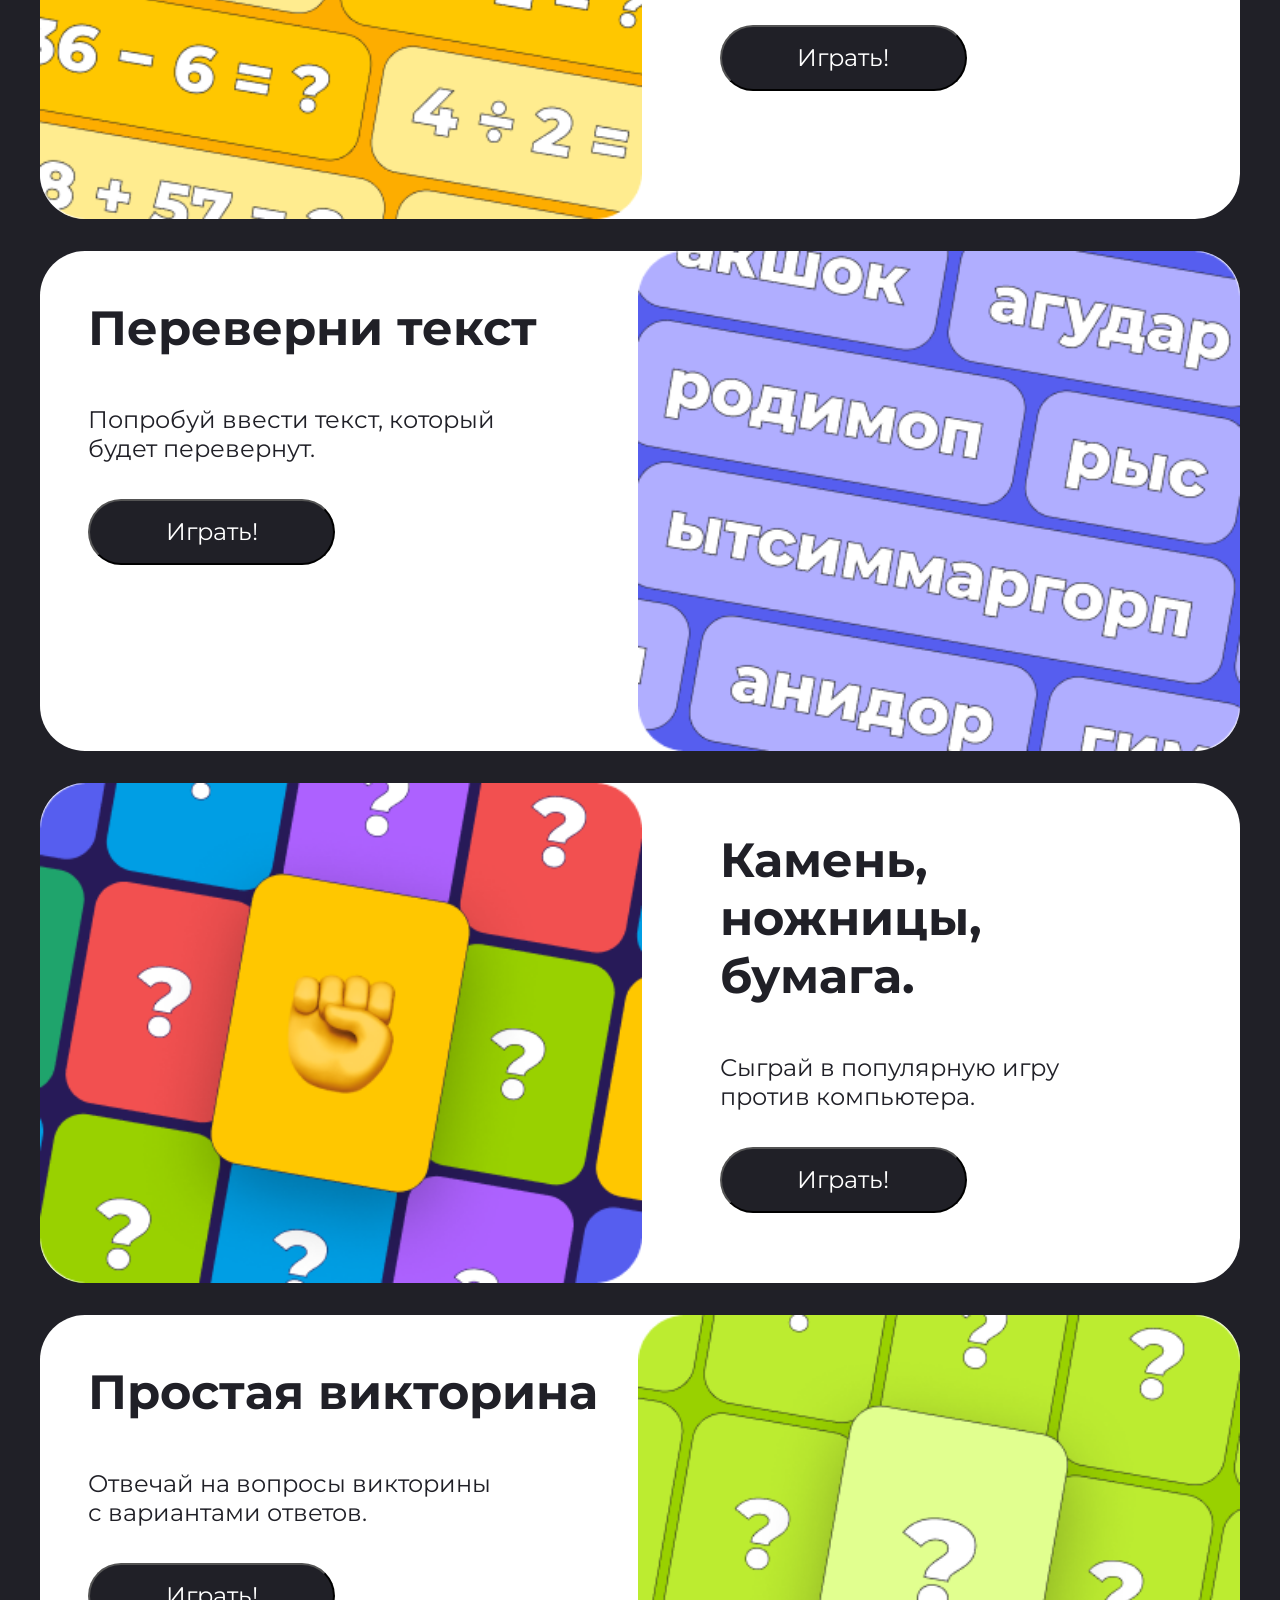
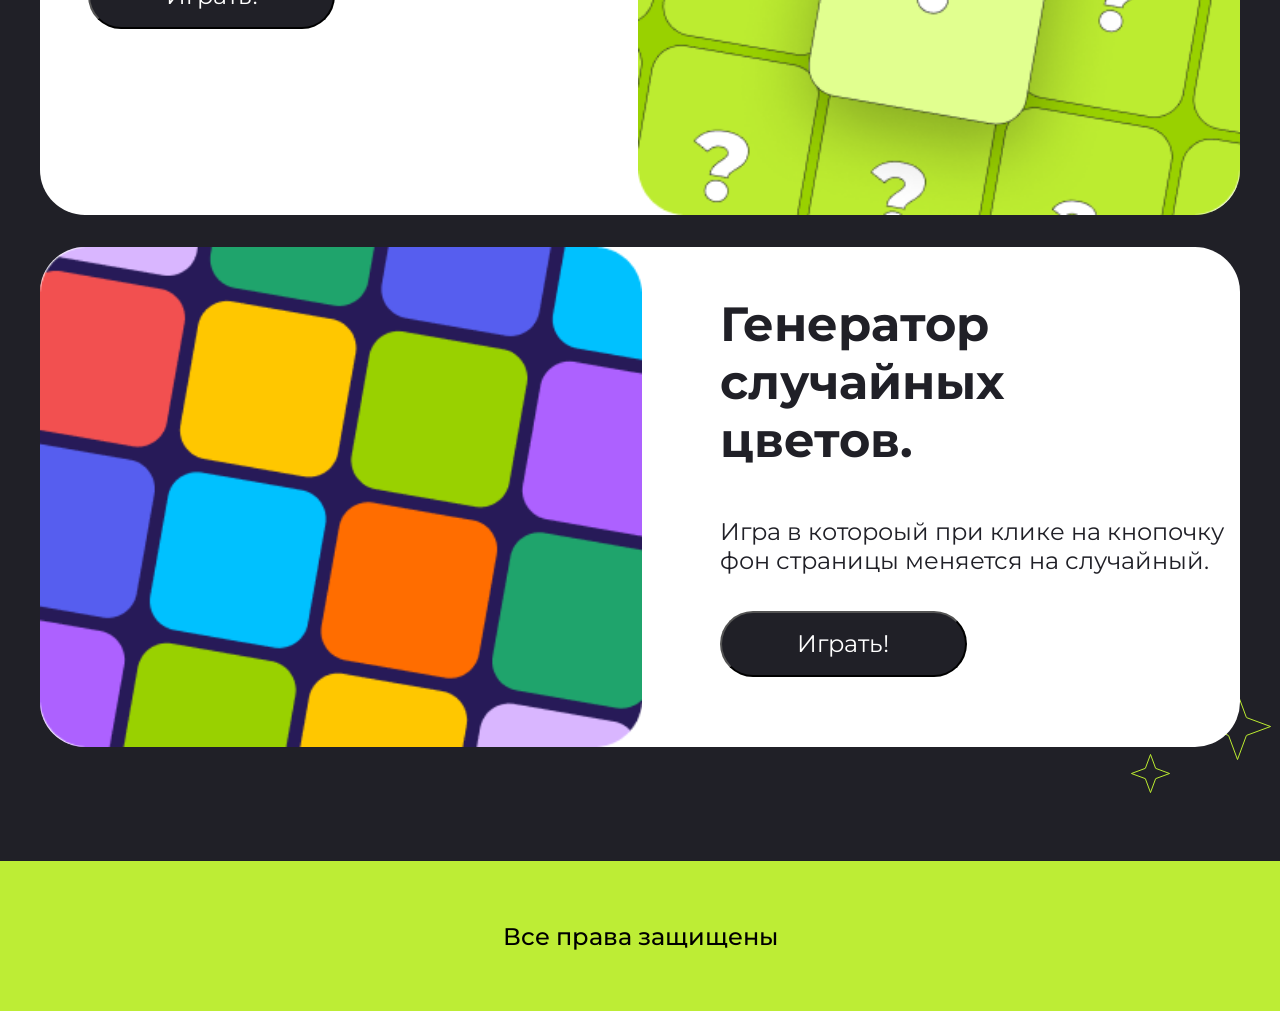
==== commit 314f0560: "hw-6 fix1" ====
--- a/index.html
+++ b/index.html
@@ -11,11 +11,198 @@
     <link href="https://fonts.googleapis.com/css2?family=Montserrat:ital,wght@0,100..900;1,100..900&display=swap"
         rel="stylesheet">
 </head>
-<div class="header__button">
-    <button class="header__button-btn" id="goPlayGame" onclick="startQuiz()">Играть в викторину</button>
-</div>
 
 <body>
+    <header class="header center">
+        <div class="header__title">Добро пожаловать
+            на мой сайт мини-игр
+        </div>
+        <div class="header__title-mob">Добро
+            пожаловать
+            на мой сайт
+            мини-игр
+        </div>
+        <div class="header__description">
+            Тебе предстоить пройти несколько увлекательных игр.
+            Если готов, нажимай <strong>«Поехали!»</strong> и <strong>приступай.</strong>
+        </div>
+        <div class="header__description-mob">
+            Тебе предстоить пройти несколько
+            увлекательных игр. Если готов,
+            нажимай <strong>«Поехали!»</strong> и <strong>приступай.</strong>
+        </div>
+        <div class="header__button">
+            <button class="header__button-btn" id="goButton">Поехали</button>
+        </div>
+        <img class="header__svg1" src="img/header/Group_1597880565.svg" alt="Продукт">
+        <img class="header__svg1-mob" src="img/header/Group_2.svg" alt="Продукт">
+        <img class="header__svg2" src="img/header/Star_2.svg" alt="Продукт">
+        <img class="header__svg3" src="img/header/Star_3.svg" alt="Продукт">
+        <img class="header__svg4" src="img/header/Star_4.svg" alt="Продукт">
+        <img class="header__svg5" src="img/header/Star_5.svg" alt="Продукт">
+        <div class="header__lowribbon">
+            <div class="header__lowribbon-track">
+                <p class="header__lowribbon-text">ВИКТОРИНА</p>
+                <img class="header__lowribbon-svg" src="img/header/Star.svg" alt="Продукт">
+                <p class="header__lowribbon-text">УГАДАЙ ЧИСЛО</p>
+                <img class="header__lowribbon-svg" src="img/header/Star.svg" alt="Продукт">
+                <p class="header__lowribbon-text">ПЕРЕВЕРНИ ТЕКСТ</p>
+                <img class="header__lowribbon-svg" src="img/header/Star.svg" alt="Продукт">
+                <p class="header__lowribbon-text">ПРОСТАЯ АРКАДА</p>
+
+                <!-- Дублируем для плавности (если не дублировать – будет рывок) -->
+                <p class="header__lowribbon-text">ВИКТОРИНА</p>
+                <img class="header__lowribbon-svg" src="img/header/Star.svg" alt="Продукт">
+                <p class="header__lowribbon-text">УГАДАЙ ЧИСЛО</p>
+                <img class="header__lowribbon-svg" src="img/header/Star.svg" alt="Продукт">
+                <p class="header__lowribbon-text">ПЕРЕВЕРНИ ТЕКСТ</p>
+                <img class="header__lowribbon-svg" src="img/header/Star.svg" alt="Продукт">
+                <p class="header__lowribbon-text">ПРОСТАЯ АРКАДА</p>
+            </div>
+        </div>
+    </header>
+    <section class="Gamebox center">
+        <h1 class="Gamebox__heading">Об играх</h1>
+        <h2 class="Gamebox__description">В моей коллекции представлено 6 игр на разные темы.
+            Игры несложные — в них может поиграть каждый.
+            Все игры доступны для пользования.</h2>
+        <img src="img/content/Star_13.svg" alt="" class="Gamebox__svgimg1">
+        <img src="img/content/Star_15.svg" alt="" class="Gamebox__svgimg2">
+        <img src="img/content/Star_14.svg" alt="" class="Gamebox__svgimg3">
+        <img src="img/content/Star_16.svg" alt="" class="Gamebox__svgimg4">
+        <img src="img/content/Star_17.svg" alt="" class="Gamebox__svgimg5">
+        <img src="img/content/Star_18.svg" alt="" class="Gamebox__svgimg6">
+        <img src="img/content/Star_19.svg" alt="" class="Gamebox__svgimg7">
+        <div class="Gamebox__table">
+            <div class="Gamebox__item">
+                <img src="img/content/Gamebox_item1.png" alt="" class="Gamebox__img">
+                <div class="Gamebox__text-box">Игра №1</div>
+                <h3 class="Gamebox__text2">Угадай число</h3>
+                <a href="#Game1" class="Gamebox__link">Перейти</a>
+            </div>
+            <div class="Gamebox__itembig">
+                <img src="img/content/Gamebox_item2.png" alt="" class="Gamebox__img">
+                <div class="Gamebox__text-box">Игра №2</div>
+                <h3 class="Gamebox__text2">Простая
+                    арифметика</h3>
+                <a href="#Game2" class="Gamebox__link">Перейти</a>
+            </div>
+            <div class="Gamebox__item">
+                <img src="img/content/Gamebox_item3.png" alt="" class="Gamebox__img">
+                <div class="Gamebox__text-box">Игра №3</div>
+                <h3 class="Gamebox__text2">Переверни текст</h3>
+                <a href="#Game3" class="Gamebox__link">Перейти</a>
+            </div>
+            <div class="Gamebox__itembig Gamebox__itembig_height itemshift">
+                <img src="img/content/Gamebox_item4.png" alt="" class="Gamebox__img">
+                <div class="Gamebox__text-box">Игра №4</div>
+                <h3 class="Gamebox__text2">Камень,
+                    ножницы,
+                    бумага</h3>
+                <a href="#Game4" class="Gamebox__link">Перейти</a>
+            </div>
+            <div class="Gamebox__item Gamebox__item_height">
+                <img src="img/content/Gamebox_item5.png" alt="" class="Gamebox__img">
+                <div class="Gamebox__text-box">Игра №5</div>
+                <h3 class="Gamebox__text2">Простая
+                    викторина</h3>
+                <a href="#Game5" class="Gamebox__link">Перейти</a>
+            </div>
+            <div class="Gamebox__itembig Gamebox__itembig_height itemshift">
+                <img src="img/content/Gamebox_item6.png" alt="" class="Gamebox__img">
+                <div class="Gamebox__text-box">Игра №6</div>
+                <h3 class="Gamebox__text2">Генаратор
+                    случайных
+                    чисел</h3>
+                <a href="#Game6" class="Gamebox__link">Перейти</a>
+            </div>
+        </div>
+        <h2 class="PlayGameheading">Мини-игры</h2>
+        <div class="PlayGame">
+            <div class="PlayGame__item1 mobileheight1" id="Game1">
+                <div class="PlayGame__item-textbox">
+                    <h3 class="PlayGame__text1">Угадай число</h3>
+                    <h3 class="PlayGame__text2">Попробуй угадай случайное число
+                        от 1 до 100.</h3>
+                    <div class="PlayGame__item-btn">
+                        <button class="PlayGame__btn" onclick="startQuiz()">Играть!</button>
+                    </div>
+                </div>
+                <img src="img/content/Gamebox_item1.png" alt="" class="PlayGame__img">
+            </div>
+            <div class="PlayGame__item2 mobileheight2" id="Game2">
+                <img src="img/content/Gamebox_item2.png" alt="" class="PlayGame__img">
+                <div class="PlayGame__item-textbox boxshift1">
+                    <h3 class="PlayGame__text1">Простая
+                        арифметика
+                    </h3>
+                    <h3 class="PlayGame__text2">Попробуй решить простые
+                        арифметические задачи.
+                    </h3>
+                    <div class="PlayGame__item-btn">
+                        <button class="PlayGame__btn">Играть!</button>
+                    </div>
+                </div>
+            </div>
+            <div class="PlayGame__item1 mobileheight3" id="Game3">
+                <div class="PlayGame__item-textbox">
+                    <h3 class="PlayGame__text1 mobiletex1aling">Переверни текст</h3>
+                    <h3 class="PlayGame__text2">Попробуй ввести текст, который
+                        будет перевернут.</h3>
+                    <div class="PlayGame__item-btn">
+                        <button class="PlayGame__btn">Играть!</button>
+                    </div>
+                </div>
+                <img src="img/content/Gamebox_item3.png" alt="" class="PlayGame__img">
+            </div>
+            <div class="PlayGame__item2 mobileheight4" id="Game4">
+                <img src="img/content/Gamebox_item4.png" alt="" class="PlayGame__img">
+                <div class="PlayGame__item-textbox boxshift1">
+                    <h3 class="PlayGame__text1">Камень,
+                        ножницы,
+                        бумага.
+                    </h3>
+                    <h3 class="PlayGame__text2">Сыграй в популярную игру
+                        против компьютера.
+                    </h3>
+                    <div class="PlayGame__item-btn">
+                        <button class="PlayGame__btn">Играть!</button>
+                    </div>
+                </div>
+            </div>
+            <div class="PlayGame__item1 mobileheight5" id="Game5">
+                <div class="PlayGame__item-textbox">
+                    <h3 class="PlayGame__text1">Простая викторина</h3>
+                    <h3 class="PlayGame__text2">Отвечай на вопросы викторины
+                        с вариантами ответов.</h3>
+                    <div class="PlayGame__item-btn">
+                        <button class="PlayGame__btn">Играть!</button>
+                    </div>
+                </div>
+                <img src="img/content/Gamebox_item5.png" alt="" class="PlayGame__img">
+            </div>
+            <div class="PlayGame__item2 mobileheight6" id="Game6">
+                <img src="img/content/Gamebox_item6.png" alt="" class="PlayGame__img">
+                <div class="PlayGame__item-textbox">
+                    <h3 class="PlayGame__text1">Генератор
+                        случайных
+                        цветов.
+                    </h3>
+                    <h3 class="PlayGame__text2 mobilealing">Игра в котороый при клике на кнопочку
+                        фон страницы меняется на случайный.
+                    </h3>
+                    <div class="PlayGame__item-btn">
+                        <button class="PlayGame__btn">Играть!</button>
+                    </div>
+                </div>
+            </div>
+        </div>
+    </section>
+    <footer class="footer">
+        <div class="footer__title">
+            <h3 class="footer__text">Все права защищены</h3>
+        </div>
+    </footer>
     <script src="hw-6.js"> </script>
 </body>
 
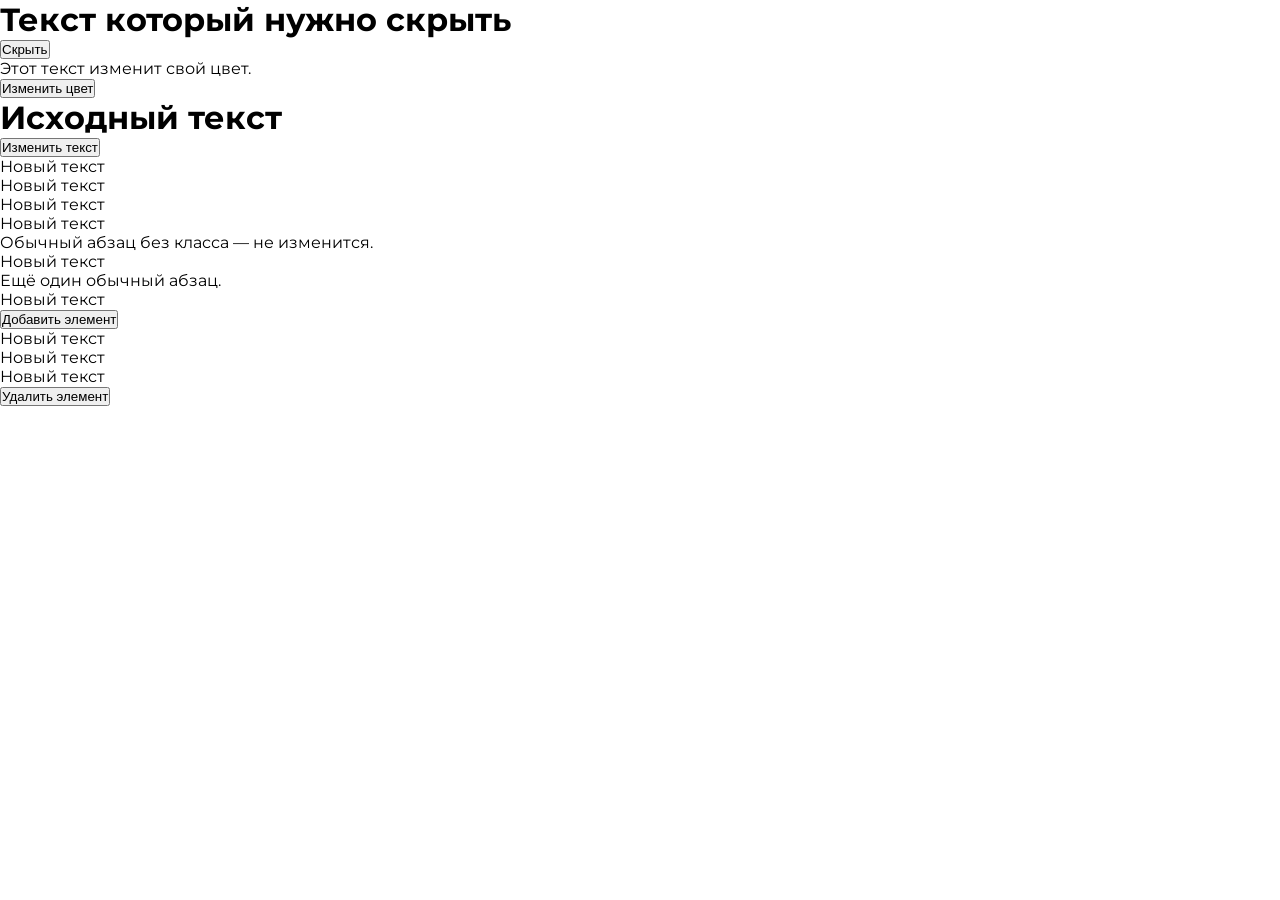
==== commit 28be3ae1: "hw-9" ====
--- a/index.html
+++ b/index.html
@@ -13,197 +13,48 @@
 </head>
 
 <body>
-    <header class="header center">
-        <div class="header__title">Добро пожаловать
-            на мой сайт мини-игр
-        </div>
-        <div class="header__title-mob">Добро
-            пожаловать
-            на мой сайт
-            мини-игр
-        </div>
-        <div class="header__description">
-            Тебе предстоить пройти несколько увлекательных игр.
-            Если готов, нажимай <strong>«Поехали!»</strong> и <strong>приступай.</strong>
-        </div>
-        <div class="header__description-mob">
-            Тебе предстоить пройти несколько
-            увлекательных игр. Если готов,
-            нажимай <strong>«Поехали!»</strong> и <strong>приступай.</strong>
-        </div>
-        <div class="header__button">
-            <button class="header__button-btn" id="goButton">Поехали</button>
-        </div>
-        <img class="header__svg1" src="img/header/Group_1597880565.svg" alt="Продукт">
-        <img class="header__svg1-mob" src="img/header/Group_2.svg" alt="Продукт">
-        <img class="header__svg2" src="img/header/Star_2.svg" alt="Продукт">
-        <img class="header__svg3" src="img/header/Star_3.svg" alt="Продукт">
-        <img class="header__svg4" src="img/header/Star_4.svg" alt="Продукт">
-        <img class="header__svg5" src="img/header/Star_5.svg" alt="Продукт">
-        <div class="header__lowribbon">
-            <div class="header__lowribbon-track">
-                <p class="header__lowribbon-text">ВИКТОРИНА</p>
-                <img class="header__lowribbon-svg" src="img/header/Star.svg" alt="Продукт">
-                <p class="header__lowribbon-text">УГАДАЙ ЧИСЛО</p>
-                <img class="header__lowribbon-svg" src="img/header/Star.svg" alt="Продукт">
-                <p class="header__lowribbon-text">ПЕРЕВЕРНИ ТЕКСТ</p>
-                <img class="header__lowribbon-svg" src="img/header/Star.svg" alt="Продукт">
-                <p class="header__lowribbon-text">ПРОСТАЯ АРКАДА</p>
+    <div>
+        <h1>Текст который нужно скрыть</h1>
+        <button id="hideBtn">Скрыть</button>
+    </div>
 
-                <!-- Дублируем для плавности (если не дублировать – будет рывок) -->
-                <p class="header__lowribbon-text">ВИКТОРИНА</p>
-                <img class="header__lowribbon-svg" src="img/header/Star.svg" alt="Продукт">
-                <p class="header__lowribbon-text">УГАДАЙ ЧИСЛО</p>
-                <img class="header__lowribbon-svg" src="img/header/Star.svg" alt="Продукт">
-                <p class="header__lowribbon-text">ПЕРЕВЕРНИ ТЕКСТ</p>
-                <img class="header__lowribbon-svg" src="img/header/Star.svg" alt="Продукт">
-                <p class="header__lowribbon-text">ПРОСТАЯ АРКАДА</p>
-            </div>
-        </div>
-    </header>
-    <section class="Gamebox center">
-        <h1 class="Gamebox__heading">Об играх</h1>
-        <h2 class="Gamebox__description">В моей коллекции представлено 6 игр на разные темы.
-            Игры несложные — в них может поиграть каждый.
-            Все игры доступны для пользования.</h2>
-        <img src="img/content/Star_13.svg" alt="" class="Gamebox__svgimg1">
-        <img src="img/content/Star_15.svg" alt="" class="Gamebox__svgimg2">
-        <img src="img/content/Star_14.svg" alt="" class="Gamebox__svgimg3">
-        <img src="img/content/Star_16.svg" alt="" class="Gamebox__svgimg4">
-        <img src="img/content/Star_17.svg" alt="" class="Gamebox__svgimg5">
-        <img src="img/content/Star_18.svg" alt="" class="Gamebox__svgimg6">
-        <img src="img/content/Star_19.svg" alt="" class="Gamebox__svgimg7">
-        <div class="Gamebox__table">
-            <div class="Gamebox__item">
-                <img src="img/content/Gamebox_item1.png" alt="" class="Gamebox__img">
-                <div class="Gamebox__text-box">Игра №1</div>
-                <h3 class="Gamebox__text2">Угадай число</h3>
-                <a href="#Game1" class="Gamebox__link">Перейти</a>
-            </div>
-            <div class="Gamebox__itembig">
-                <img src="img/content/Gamebox_item2.png" alt="" class="Gamebox__img">
-                <div class="Gamebox__text-box">Игра №2</div>
-                <h3 class="Gamebox__text2">Простая
-                    арифметика</h3>
-                <a href="#Game2" class="Gamebox__link">Перейти</a>
-            </div>
-            <div class="Gamebox__item">
-                <img src="img/content/Gamebox_item3.png" alt="" class="Gamebox__img">
-                <div class="Gamebox__text-box">Игра №3</div>
-                <h3 class="Gamebox__text2">Переверни текст</h3>
-                <a href="#Game3" class="Gamebox__link">Перейти</a>
-            </div>
-            <div class="Gamebox__itembig Gamebox__itembig_height itemshift">
-                <img src="img/content/Gamebox_item4.png" alt="" class="Gamebox__img">
-                <div class="Gamebox__text-box">Игра №4</div>
-                <h3 class="Gamebox__text2">Камень,
-                    ножницы,
-                    бумага</h3>
-                <a href="#Game4" class="Gamebox__link">Перейти</a>
-            </div>
-            <div class="Gamebox__item Gamebox__item_height">
-                <img src="img/content/Gamebox_item5.png" alt="" class="Gamebox__img">
-                <div class="Gamebox__text-box">Игра №5</div>
-                <h3 class="Gamebox__text2">Простая
-                    викторина</h3>
-                <a href="#Game5" class="Gamebox__link">Перейти</a>
-            </div>
-            <div class="Gamebox__itembig Gamebox__itembig_height itemshift">
-                <img src="img/content/Gamebox_item6.png" alt="" class="Gamebox__img">
-                <div class="Gamebox__text-box">Игра №6</div>
-                <h3 class="Gamebox__text2">Генаратор
-                    случайных
-                    чисел</h3>
-                <a href="#Game6" class="Gamebox__link">Перейти</a>
-            </div>
-        </div>
-        <h2 class="PlayGameheading">Мини-игры</h2>
-        <div class="PlayGame">
-            <div class="PlayGame__item1 mobileheight1" id="Game1">
-                <div class="PlayGame__item-textbox">
-                    <h3 class="PlayGame__text1">Угадай число</h3>
-                    <h3 class="PlayGame__text2">Попробуй угадай случайное число
-                        от 1 до 100.</h3>
-                    <div class="PlayGame__item-btn">
-                        <button class="PlayGame__btn" onclick="startQuiz()">Играть!</button>
-                    </div>
-                </div>
-                <img src="img/content/Gamebox_item1.png" alt="" class="PlayGame__img">
-            </div>
-            <div class="PlayGame__item2 mobileheight2" id="Game2">
-                <img src="img/content/Gamebox_item2.png" alt="" class="PlayGame__img">
-                <div class="PlayGame__item-textbox boxshift1">
-                    <h3 class="PlayGame__text1">Простая
-                        арифметика
-                    </h3>
-                    <h3 class="PlayGame__text2">Попробуй решить простые
-                        арифметические задачи.
-                    </h3>
-                    <div class="PlayGame__item-btn">
-                        <button class="PlayGame__btn">Играть!</button>
-                    </div>
-                </div>
-            </div>
-            <div class="PlayGame__item1 mobileheight3" id="Game3">
-                <div class="PlayGame__item-textbox">
-                    <h3 class="PlayGame__text1 mobiletex1aling">Переверни текст</h3>
-                    <h3 class="PlayGame__text2">Попробуй ввести текст, который
-                        будет перевернут.</h3>
-                    <div class="PlayGame__item-btn">
-                        <button class="PlayGame__btn">Играть!</button>
-                    </div>
-                </div>
-                <img src="img/content/Gamebox_item3.png" alt="" class="PlayGame__img">
-            </div>
-            <div class="PlayGame__item2 mobileheight4" id="Game4">
-                <img src="img/content/Gamebox_item4.png" alt="" class="PlayGame__img">
-                <div class="PlayGame__item-textbox boxshift1">
-                    <h3 class="PlayGame__text1">Камень,
-                        ножницы,
-                        бумага.
-                    </h3>
-                    <h3 class="PlayGame__text2">Сыграй в популярную игру
-                        против компьютера.
-                    </h3>
-                    <div class="PlayGame__item-btn">
-                        <button class="PlayGame__btn">Играть!</button>
-                    </div>
-                </div>
-            </div>
-            <div class="PlayGame__item1 mobileheight5" id="Game5">
-                <div class="PlayGame__item-textbox">
-                    <h3 class="PlayGame__text1">Простая викторина</h3>
-                    <h3 class="PlayGame__text2">Отвечай на вопросы викторины
-                        с вариантами ответов.</h3>
-                    <div class="PlayGame__item-btn">
-                        <button class="PlayGame__btn">Играть!</button>
-                    </div>
-                </div>
-                <img src="img/content/Gamebox_item5.png" alt="" class="PlayGame__img">
-            </div>
-            <div class="PlayGame__item2 mobileheight6" id="Game6">
-                <img src="img/content/Gamebox_item6.png" alt="" class="PlayGame__img">
-                <div class="PlayGame__item-textbox">
-                    <h3 class="PlayGame__text1">Генератор
-                        случайных
-                        цветов.
-                    </h3>
-                    <h3 class="PlayGame__text2 mobilealing">Игра в котороый при клике на кнопочку
-                        фон страницы меняется на случайный.
-                    </h3>
-                    <div class="PlayGame__item-btn">
-                        <button class="PlayGame__btn">Играть!</button>
-                    </div>
-                </div>
-            </div>
-        </div>
-    </section>
-    <footer class="footer">
-        <div class="footer__title">
-            <h3 class="footer__text">Все права защищены</h3>
-        </div>
-    </footer>
-    <script src="hw-6.js"> </script>
+    <div>
+        <p>Этот текст изменит свой цвет.</p>
+        <button id="colorBtn">Изменить цвет</button>
+    </div>
+    <div>
+        <h1 id="dynamicHeader">Исходный текст</h1>
+        <button id="changeTextBtn">Изменить текст</button>
+    </div>
+
+    <div>
+        <p class="description">Первое описание</p>
+        <p class="description">Второе описание</p>
+        <div class="description">Третье описание</div>
+    </div>
+
+    <div>
+        <p class="description">Это абзац с классом description — текст изменится.</p>
+        <p>Обычный абзац без класса — не изменится.</p>
+        <p class="description">Ещё один абзац с классом description — тоже изменится.</p>
+        <p>Ещё один обычный абзац.</p>
+        <p class="description">Третий абзац с классом description — и этот изменится.</p>
+    </div>
+
+    <div>
+        <button id="addParagraphBtn">Добавить элемент</button>
+    </div>
+
+
+    <div>
+        <p class="description">Первый абзац с классом description</p>
+        <p class="description">Второй абзац с классом description</p>
+        <p class="description">Третий абзац с классом description</p>
+        <button id="removeBtn">Удалить элемент</button>
+    </div>
+
+
+    <script src="hw-9.js"> </script>
 </body>
 
 </html>
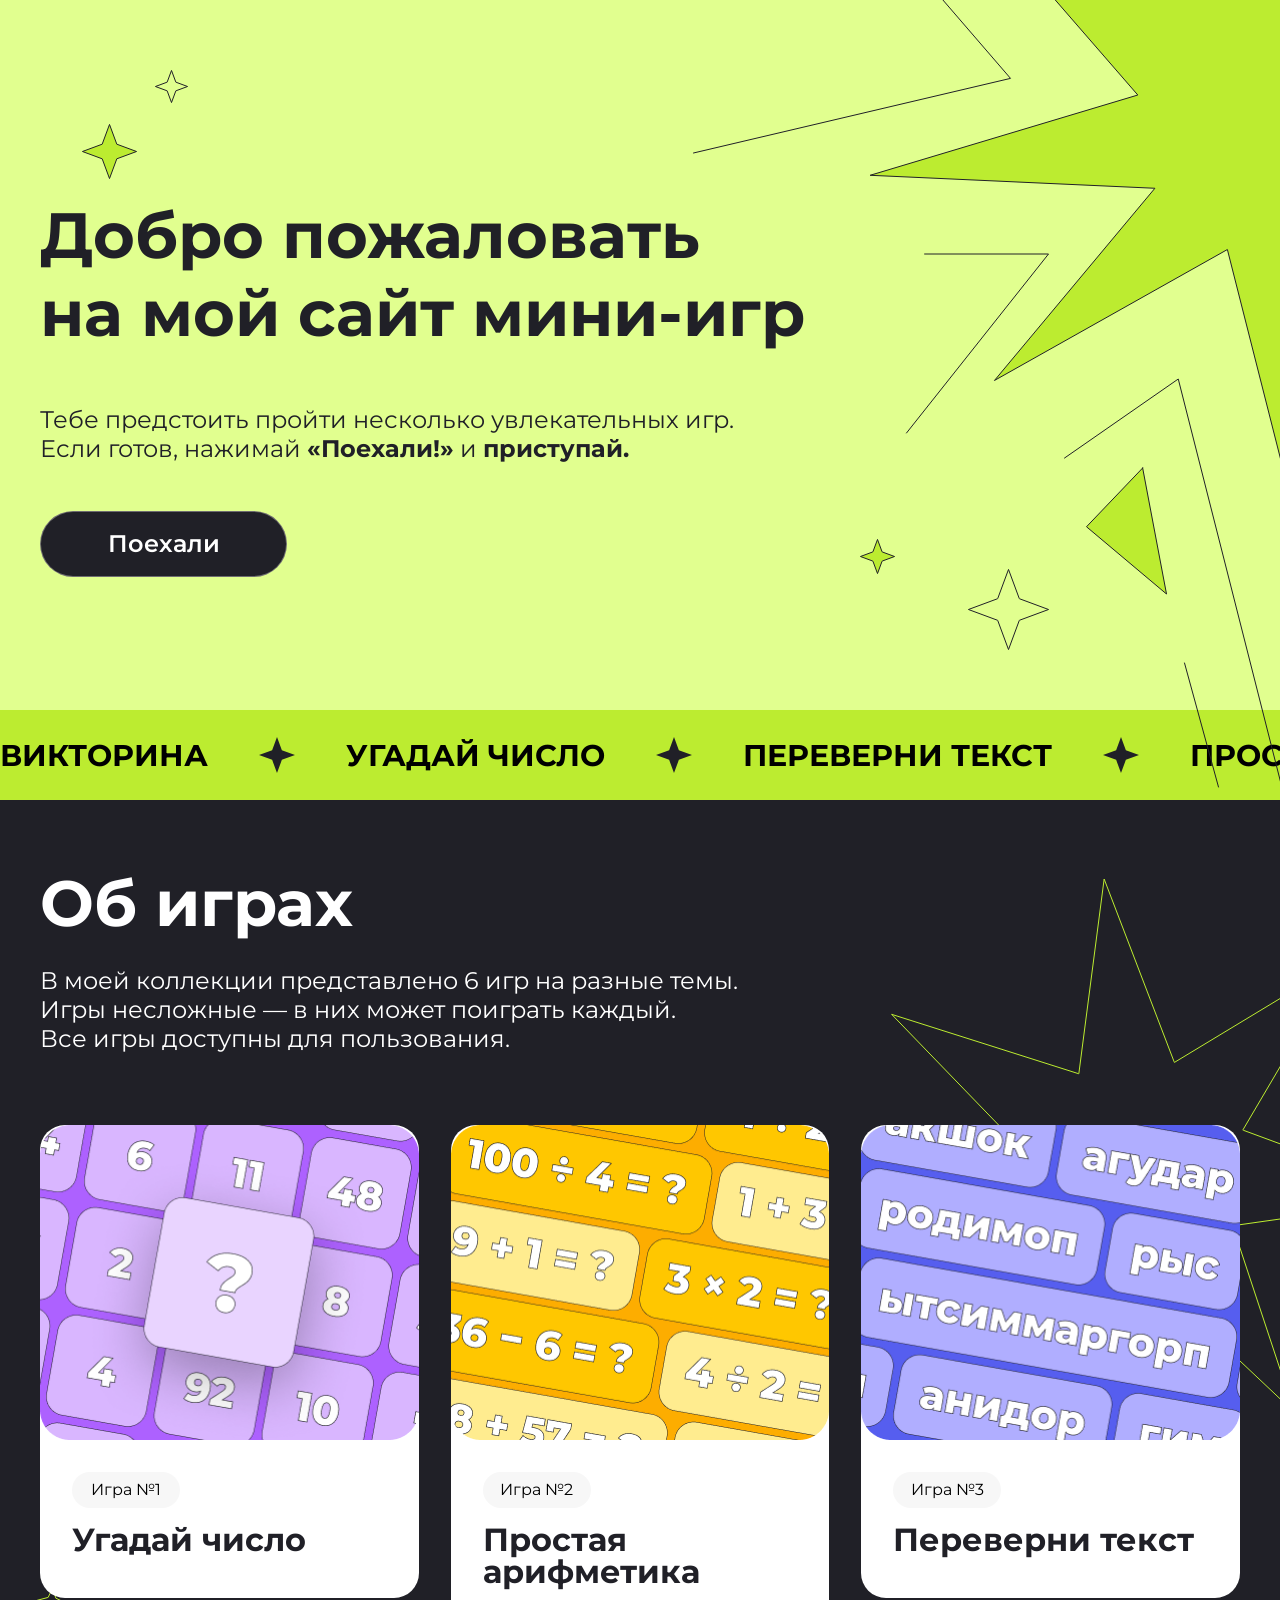
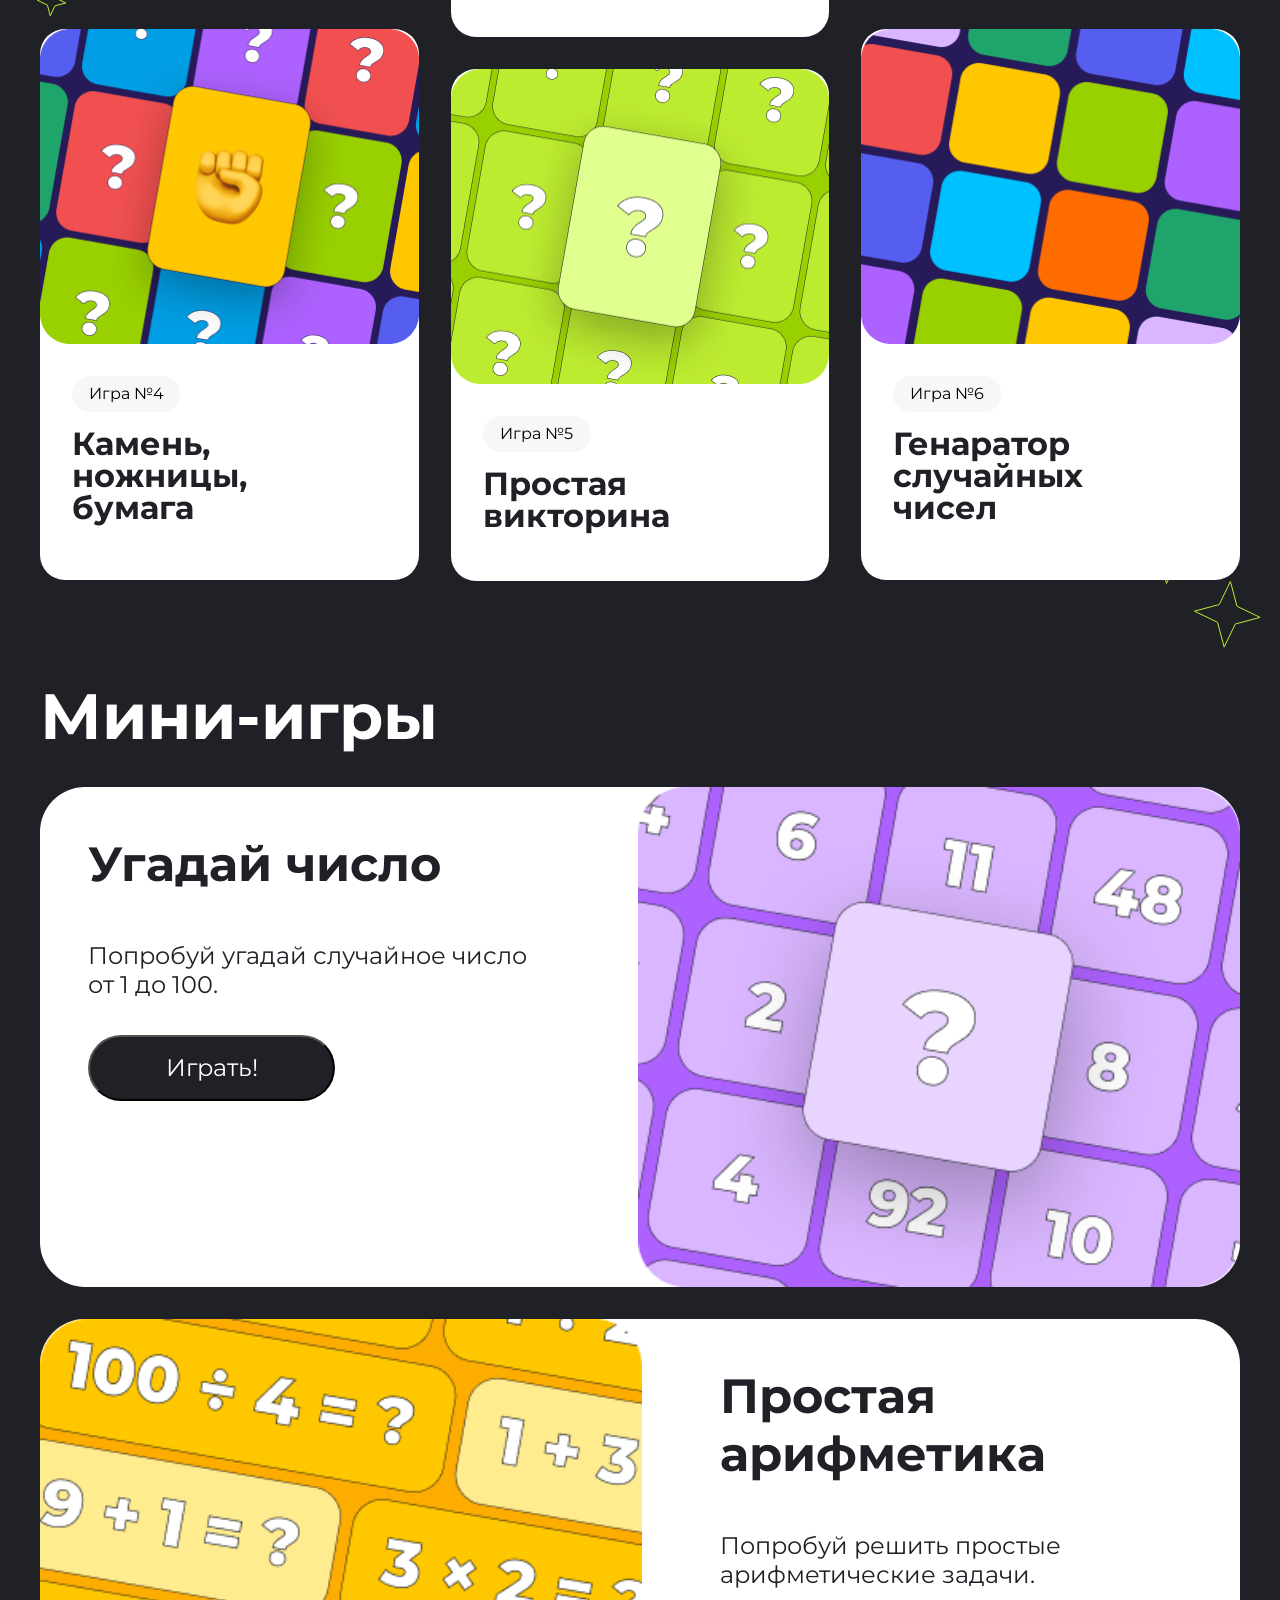
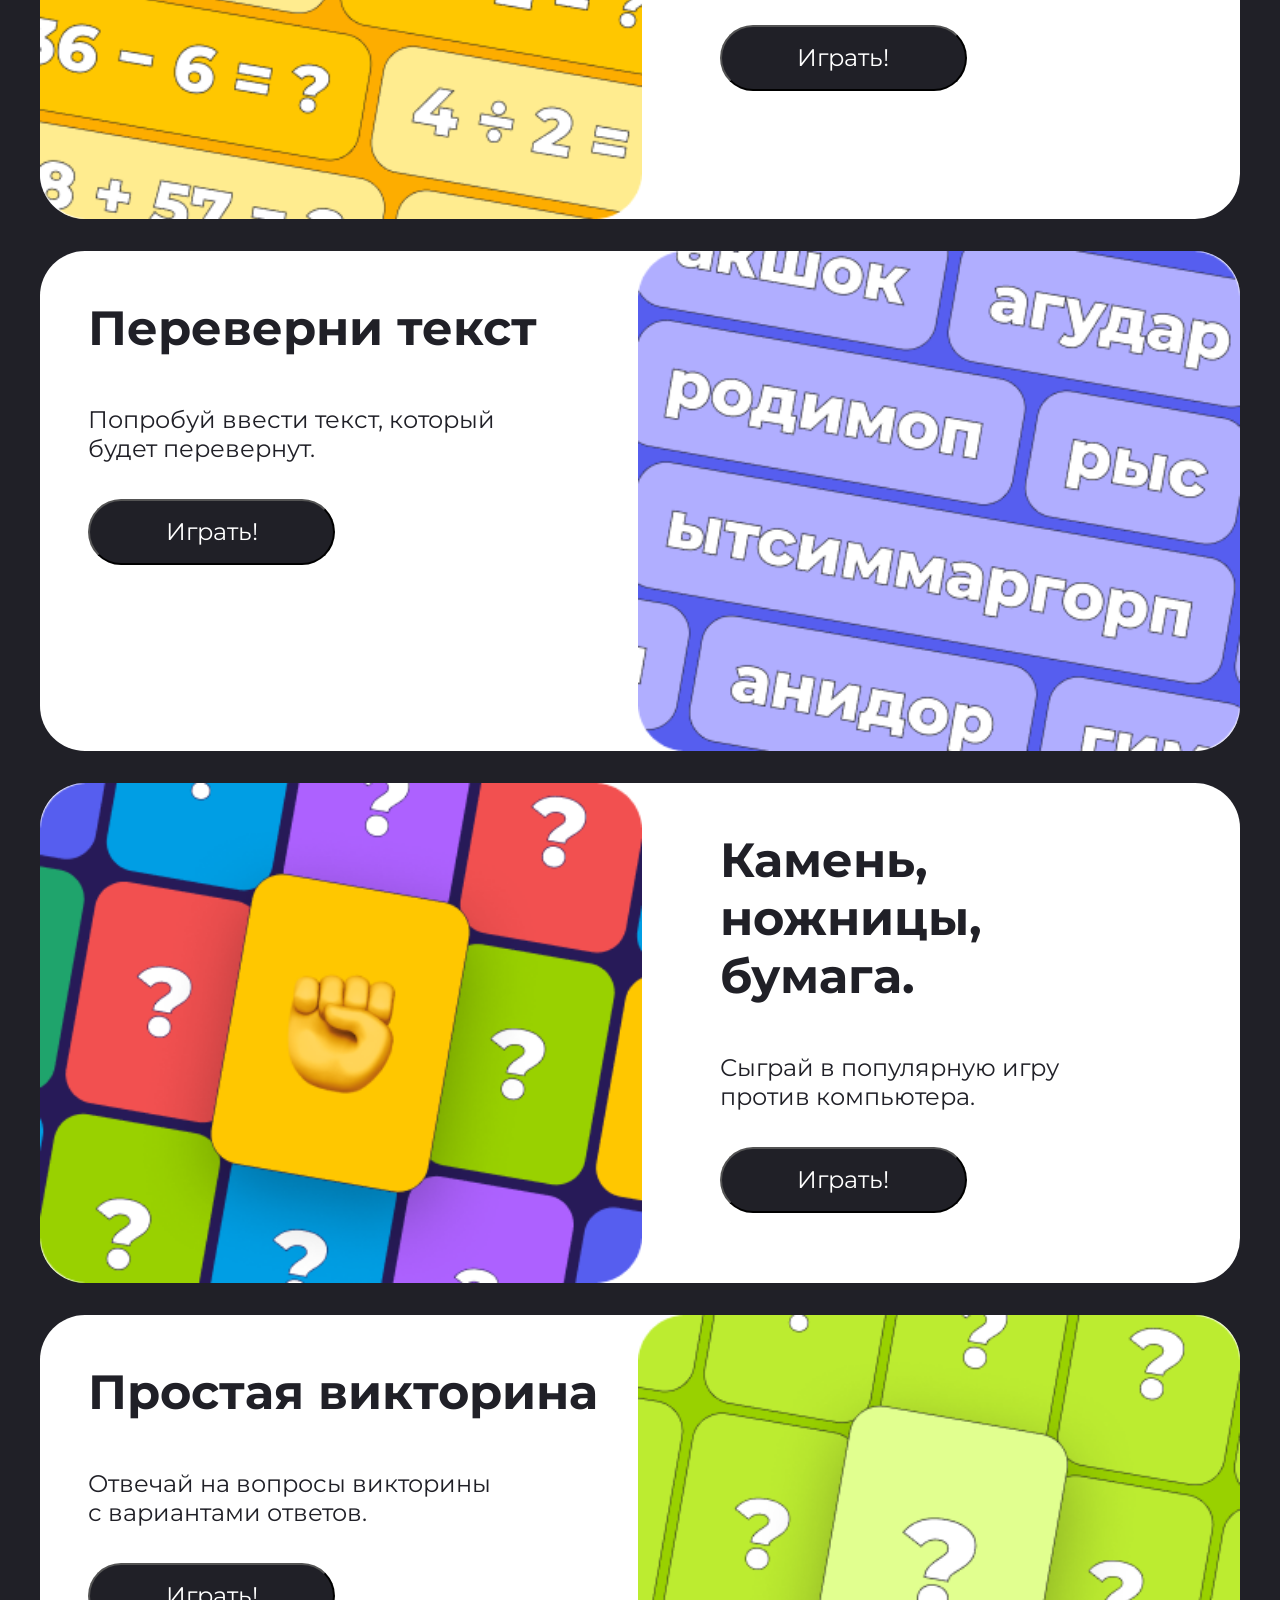
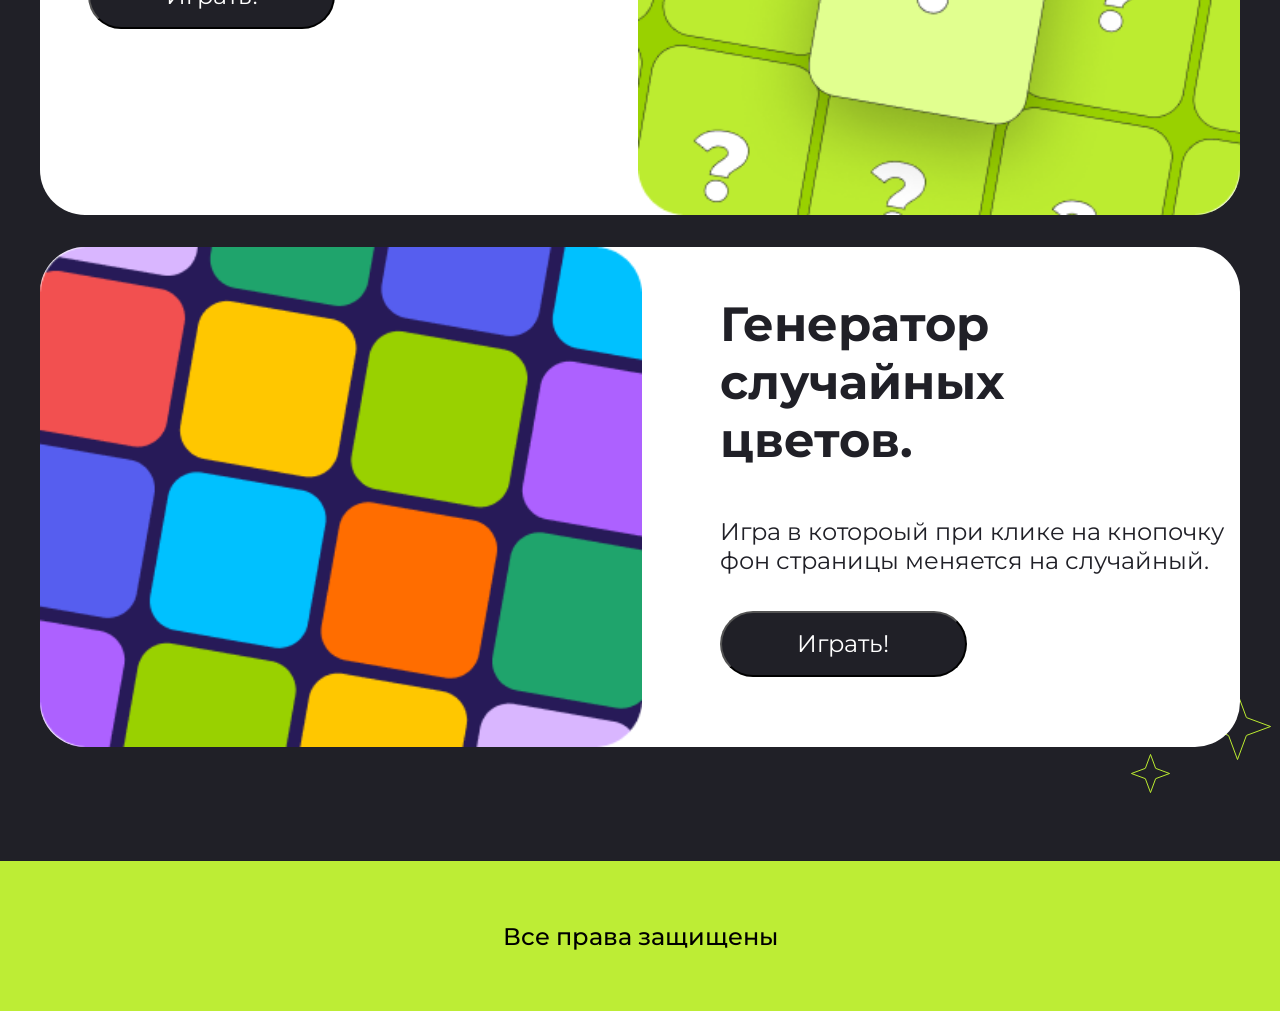
==== commit c086f96b: "Kursovaya_2" ====
--- a/index.html
+++ b/index.html
@@ -13,48 +13,197 @@
 </head>
 
 <body>
-    <div>
-        <h1>Текст который нужно скрыть</h1>
-        <button id="hideBtn">Скрыть</button>
-    </div>
-
-    <div>
-        <p>Этот текст изменит свой цвет.</p>
-        <button id="colorBtn">Изменить цвет</button>
-    </div>
-    <div>
-        <h1 id="dynamicHeader">Исходный текст</h1>
-        <button id="changeTextBtn">Изменить текст</button>
-    </div>
-
-    <div>
-        <p class="description">Первое описание</p>
-        <p class="description">Второе описание</p>
-        <div class="description">Третье описание</div>
-    </div>
-
-    <div>
-        <p class="description">Это абзац с классом description — текст изменится.</p>
-        <p>Обычный абзац без класса — не изменится.</p>
-        <p class="description">Ещё один абзац с классом description — тоже изменится.</p>
-        <p>Ещё один обычный абзац.</p>
-        <p class="description">Третий абзац с классом description — и этот изменится.</p>
-    </div>
-
-    <div>
-        <button id="addParagraphBtn">Добавить элемент</button>
-    </div>
-
-
-    <div>
-        <p class="description">Первый абзац с классом description</p>
-        <p class="description">Второй абзац с классом description</p>
-        <p class="description">Третий абзац с классом description</p>
-        <button id="removeBtn">Удалить элемент</button>
-    </div>
-
-
-    <script src="hw-9.js"> </script>
+    <header class="header center">
+        <div class="header__title">Добро пожаловать
+            на мой сайт мини-игр
+        </div>
+        <div class="header__title-mob">Добро
+            пожаловать
+            на мой сайт
+            мини-игр
+        </div>
+        <div class="header__description">
+            Тебе предстоить пройти несколько увлекательных игр.
+            Если готов, нажимай <strong>«Поехали!»</strong> и <strong>приступай.</strong>
+        </div>
+        <div class="header__description-mob">
+            Тебе предстоить пройти несколько
+            увлекательных игр. Если готов,
+            нажимай <strong>«Поехали!»</strong> и <strong>приступай.</strong>
+        </div>
+        <div class="header__button">
+            <button class="header__button-btn" id="goButton">Поехали</button>
+        </div>
+        <img class="header__svg1" src="img/header/Group_1597880565.svg" alt="Продукт">
+        <img class="header__svg1-mob" src="img/header/Group_2.svg" alt="Продукт">
+        <img class="header__svg2" src="img/header/Star_2.svg" alt="Продукт">
+        <img class="header__svg3" src="img/header/Star_3.svg" alt="Продукт">
+        <img class="header__svg4" src="img/header/Star_4.svg" alt="Продукт">
+        <img class="header__svg5" src="img/header/Star_5.svg" alt="Продукт">
+        <div class="header__lowribbon">
+            <div class="header__lowribbon-track">
+                <p class="header__lowribbon-text">ВИКТОРИНА</p>
+                <img class="header__lowribbon-svg" src="img/header/Star.svg" alt="Продукт">
+                <p class="header__lowribbon-text">УГАДАЙ ЧИСЛО</p>
+                <img class="header__lowribbon-svg" src="img/header/Star.svg" alt="Продукт">
+                <p class="header__lowribbon-text">ПЕРЕВЕРНИ ТЕКСТ</p>
+                <img class="header__lowribbon-svg" src="img/header/Star.svg" alt="Продукт">
+                <p class="header__lowribbon-text">ПРОСТАЯ АРКАДА</p>
+
+                <!-- Дублируем для плавности (если не дублировать – будет рывок) -->
+                <p class="header__lowribbon-text">ВИКТОРИНА</p>
+                <img class="header__lowribbon-svg" src="img/header/Star.svg" alt="Продукт">
+                <p class="header__lowribbon-text">УГАДАЙ ЧИСЛО</p>
+                <img class="header__lowribbon-svg" src="img/header/Star.svg" alt="Продукт">
+                <p class="header__lowribbon-text">ПЕРЕВЕРНИ ТЕКСТ</p>
+                <img class="header__lowribbon-svg" src="img/header/Star.svg" alt="Продукт">
+                <p class="header__lowribbon-text">ПРОСТАЯ АРКАДА</p>
+            </div>
+        </div>
+    </header>
+    <section class="Gamebox center">
+        <h1 class="Gamebox__heading">Об играх</h1>
+        <h2 class="Gamebox__description">В моей коллекции представлено 6 игр на разные темы.
+            Игры несложные — в них может поиграть каждый.
+            Все игры доступны для пользования.</h2>
+        <img src="img/content/Star_13.svg" alt="" class="Gamebox__svgimg1">
+        <img src="img/content/Star_15.svg" alt="" class="Gamebox__svgimg2">
+        <img src="img/content/Star_14.svg" alt="" class="Gamebox__svgimg3">
+        <img src="img/content/Star_16.svg" alt="" class="Gamebox__svgimg4">
+        <img src="img/content/Star_17.svg" alt="" class="Gamebox__svgimg5">
+        <img src="img/content/Star_18.svg" alt="" class="Gamebox__svgimg6">
+        <img src="img/content/Star_19.svg" alt="" class="Gamebox__svgimg7">
+        <div class="Gamebox__table">
+            <div class="Gamebox__item">
+                <img src="img/content/Gamebox_item1.png" alt="" class="Gamebox__img">
+                <div class="Gamebox__text-box">Игра №1</div>
+                <h3 class="Gamebox__text2">Угадай число</h3>
+                <a href="#Game1" class="Gamebox__link">Перейти</a>
+            </div>
+            <div class="Gamebox__itembig">
+                <img src="img/content/Gamebox_item2.png" alt="" class="Gamebox__img">
+                <div class="Gamebox__text-box">Игра №2</div>
+                <h3 class="Gamebox__text2">Простая
+                    арифметика</h3>
+                <a href="#Game2" class="Gamebox__link">Перейти</a>
+            </div>
+            <div class="Gamebox__item">
+                <img src="img/content/Gamebox_item3.png" alt="" class="Gamebox__img">
+                <div class="Gamebox__text-box">Игра №3</div>
+                <h3 class="Gamebox__text2">Переверни текст</h3>
+                <a href="#Game3" class="Gamebox__link">Перейти</a>
+            </div>
+            <div class="Gamebox__itembig Gamebox__itembig_height itemshift">
+                <img src="img/content/Gamebox_item4.png" alt="" class="Gamebox__img">
+                <div class="Gamebox__text-box">Игра №4</div>
+                <h3 class="Gamebox__text2">Камень,
+                    ножницы,
+                    бумага</h3>
+                <a href="#Game4" class="Gamebox__link">Перейти</a>
+            </div>
+            <div class="Gamebox__item Gamebox__item_height">
+                <img src="img/content/Gamebox_item5.png" alt="" class="Gamebox__img">
+                <div class="Gamebox__text-box">Игра №5</div>
+                <h3 class="Gamebox__text2">Простая
+                    викторина</h3>
+                <a href="#Game5" class="Gamebox__link">Перейти</a>
+            </div>
+            <div class="Gamebox__itembig Gamebox__itembig_height itemshift">
+                <img src="img/content/Gamebox_item6.png" alt="" class="Gamebox__img">
+                <div class="Gamebox__text-box">Игра №6</div>
+                <h3 class="Gamebox__text2">Генаратор
+                    случайных
+                    чисел</h3>
+                <a href="#Game6" class="Gamebox__link">Перейти</a>
+            </div>
+        </div>
+        <h2 class="PlayGameheading">Мини-игры</h2>
+        <div class="PlayGame">
+            <div class="PlayGame__item1 mobileheight1" id="Game1">
+                <div class="PlayGame__item-textbox">
+                    <h3 class="PlayGame__text1">Угадай число</h3>
+                    <h3 class="PlayGame__text2">Попробуй угадай случайное число
+                        от 1 до 100.</h3>
+                    <div class="PlayGame__item-btn">
+                        <button class="PlayGame__btn" onclick="guessNumber()">Играть!</button>
+                    </div>
+                </div>
+                <img src="img/content/Gamebox_item1.png" alt="" class="PlayGame__img">
+            </div>
+            <div class="PlayGame__item2 mobileheight2" id="Game2">
+                <img src="img/content/Gamebox_item2.png" alt="" class="PlayGame__img">
+                <div class="PlayGame__item-textbox boxshift1">
+                    <h3 class="PlayGame__text1">Простая
+                        арифметика
+                    </h3>
+                    <h3 class="PlayGame__text2">Попробуй решить простые
+                        арифметические задачи.
+                    </h3>
+                    <div class="PlayGame__item-btn">
+                        <button class="PlayGame__btn" onclick="simpleArithmetic()">Играть!</button>
+                    </div>
+                </div>
+            </div>
+            <div class="PlayGame__item1 mobileheight3" id="Game3">
+                <div class="PlayGame__item-textbox">
+                    <h3 class="PlayGame__text1 mobiletex1aling">Переверни текст</h3>
+                    <h3 class="PlayGame__text2">Попробуй ввести текст, который
+                        будет перевернут.</h3>
+                    <div class="PlayGame__item-btn">
+                        <button class="PlayGame__btn" onclick="gameReverseText()">Играть!</button>
+                    </div>
+                </div>
+                <img src="img/content/Gamebox_item3.png" alt="" class="PlayGame__img">
+            </div>
+            <div class="PlayGame__item2 mobileheight4" id="Game4">
+                <img src="img/content/Gamebox_item4.png" alt="" class="PlayGame__img">
+                <div class="PlayGame__item-textbox boxshift1">
+                    <h3 class="PlayGame__text1">Камень,
+                        ножницы,
+                        бумага.
+                    </h3>
+                    <h3 class="PlayGame__text2">Сыграй в популярную игру
+                        против компьютера.
+                    </h3>
+                    <div class="PlayGame__item-btn">
+                        <button class="PlayGame__btn" onclick="gameRockScissorsPaper()">Играть!</button>
+                    </div>
+                </div>
+            </div>
+            <div class="PlayGame__item1 mobileheight5" id="Game5">
+                <div class="PlayGame__item-textbox">
+                    <h3 class="PlayGame__text1">Простая викторина</h3>
+                    <h3 class="PlayGame__text2">Отвечай на вопросы викторины
+                        с вариантами ответов.</h3>
+                    <div class="PlayGame__item-btn">
+                        <button class="PlayGame__btn" onclick="startQuiz()">Играть!</button>
+                    </div>
+                </div>
+                <img src="img/content/Gamebox_item5.png" alt="" class="PlayGame__img">
+            </div>
+            <div class="PlayGame__item2 mobileheight6" id="Game6">
+                <img src="img/content/Gamebox_item6.png" alt="" class="PlayGame__img">
+                <div class="PlayGame__item-textbox">
+                    <h3 class="PlayGame__text1">Генератор
+                        случайных
+                        цветов.
+                    </h3>
+                    <h3 class="PlayGame__text2 mobilealing">Игра в котороый при клике на кнопочку
+                        фон страницы меняется на случайный.
+                    </h3>
+                    <div class="PlayGame__item-btn">
+                        <button class="PlayGame__btn">Играть!</button>
+                    </div>
+                </div>
+            </div>
+        </div>
+    </section>
+    <footer class="footer">
+        <div class="footer__title">
+            <h3 class="footer__text">Все права защищены</h3>
+        </div>
+    </footer>
+    <script src="hw-8.js"> </script>
 </body>
 
 </html>
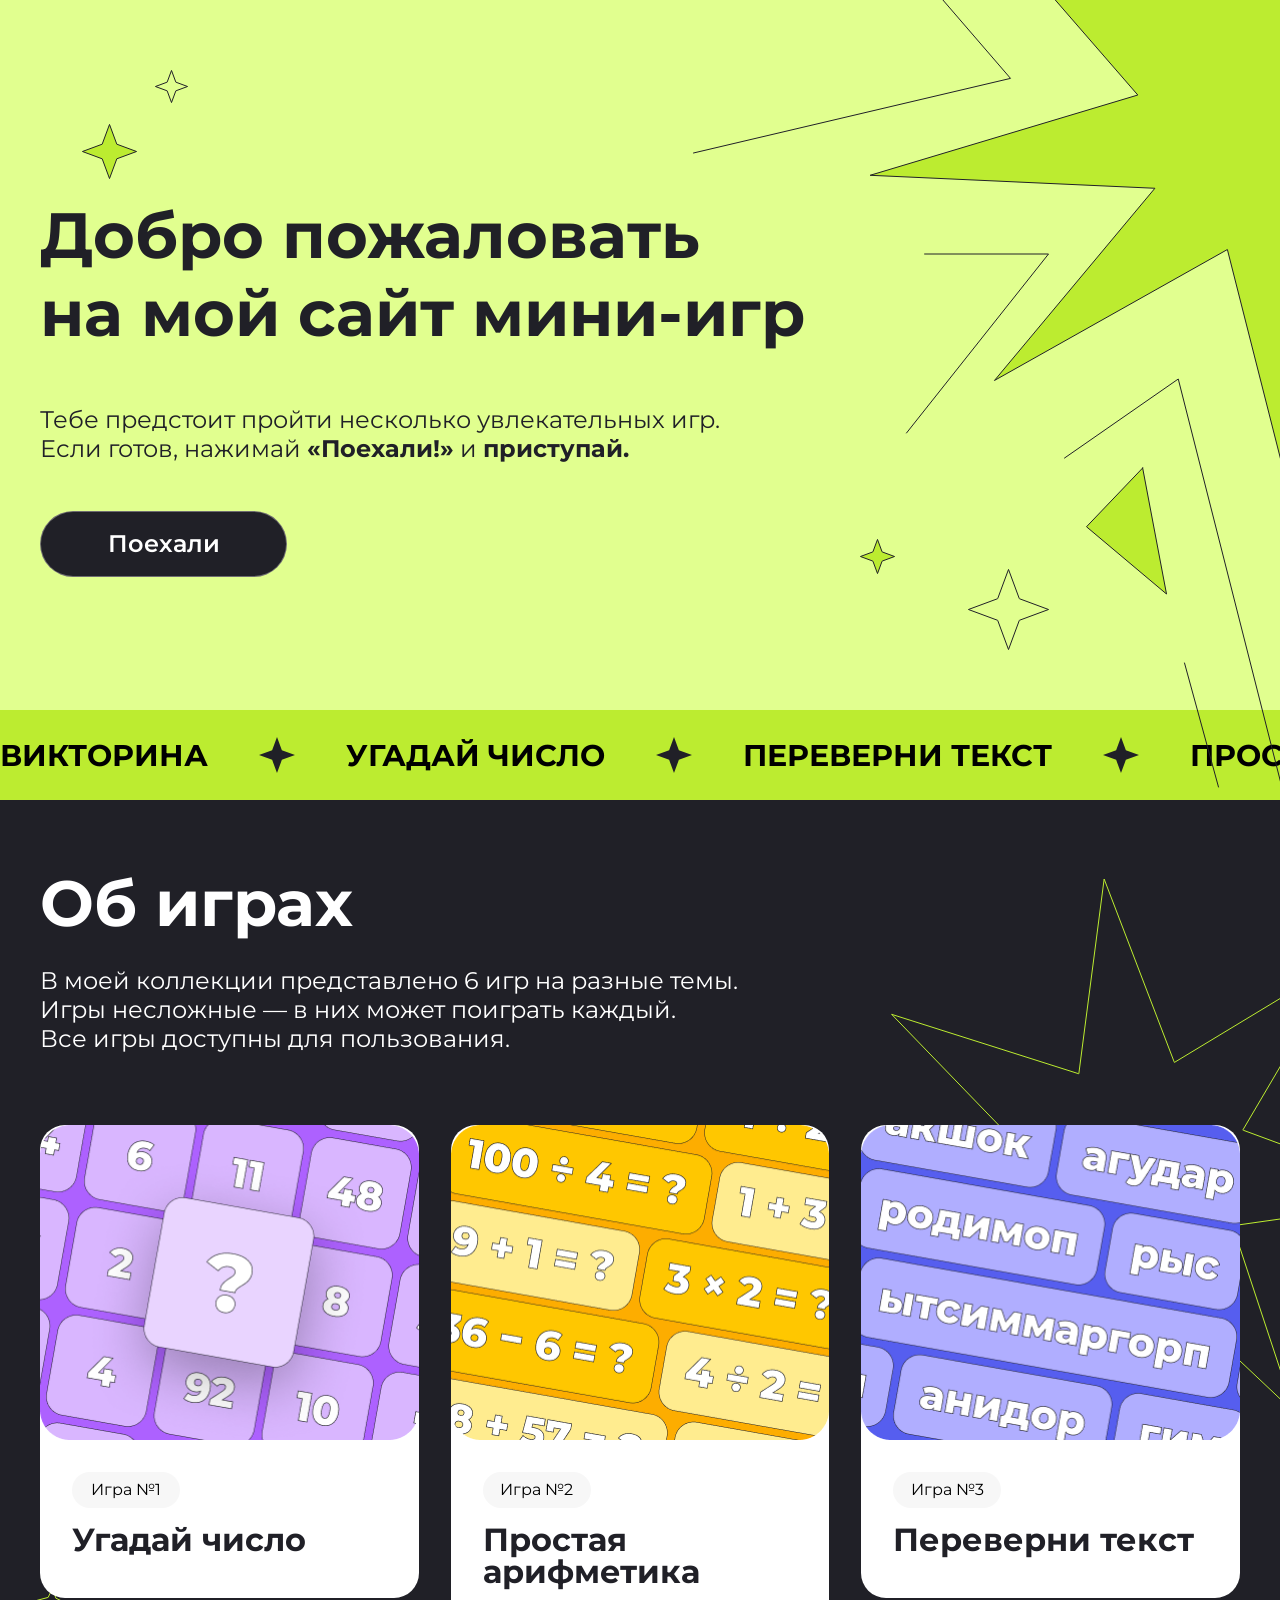
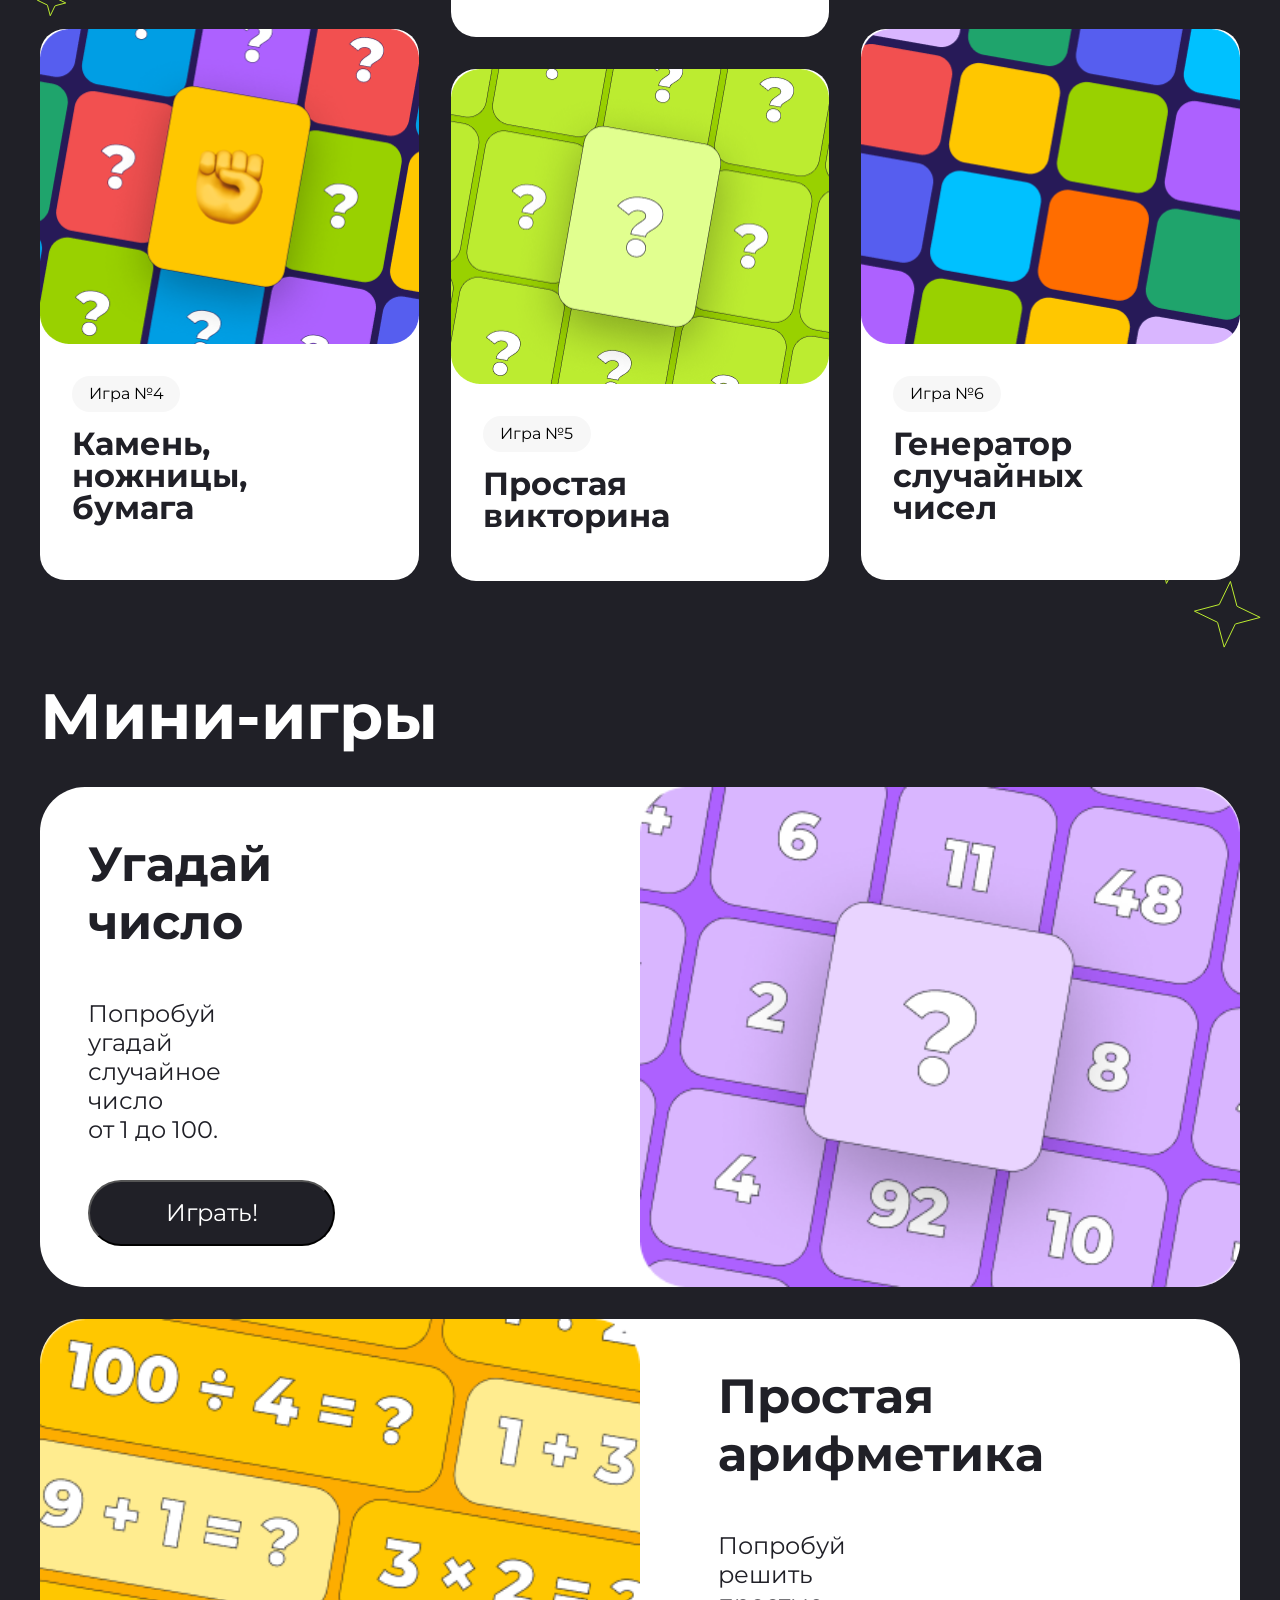
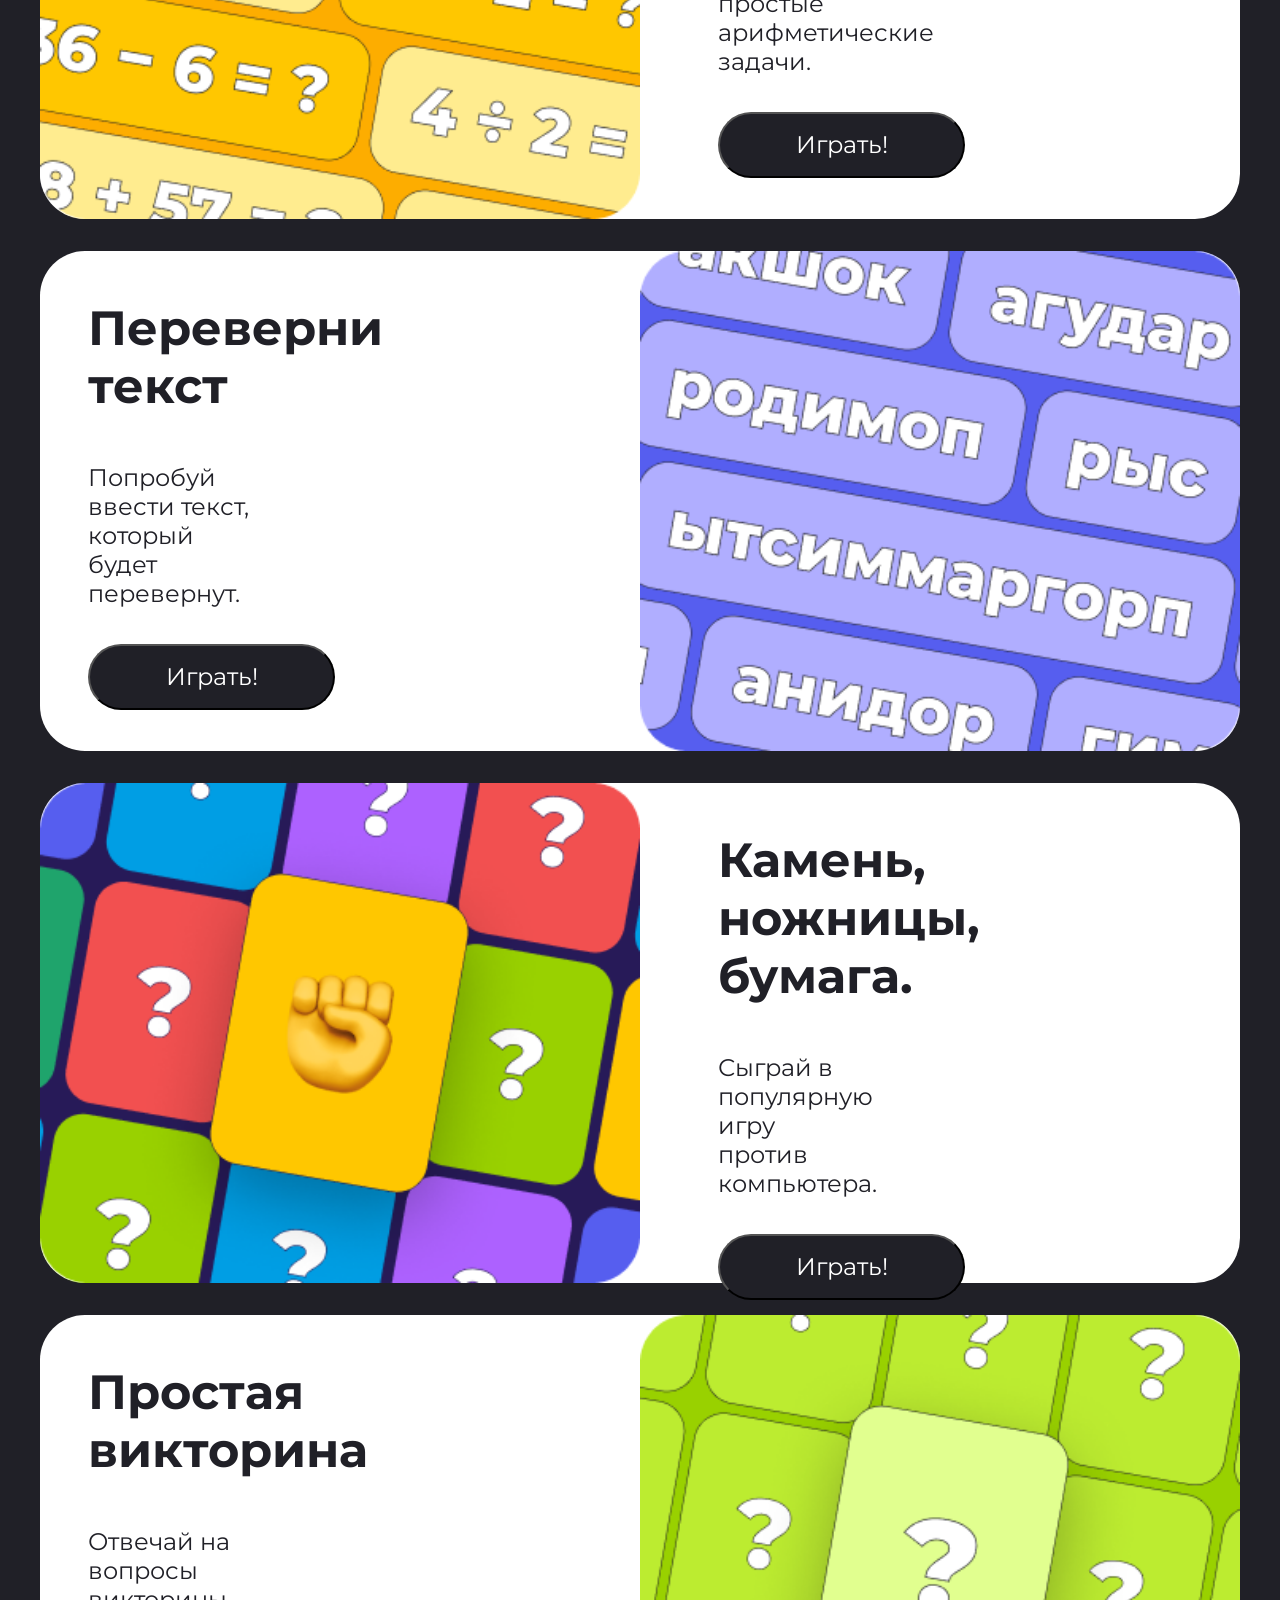
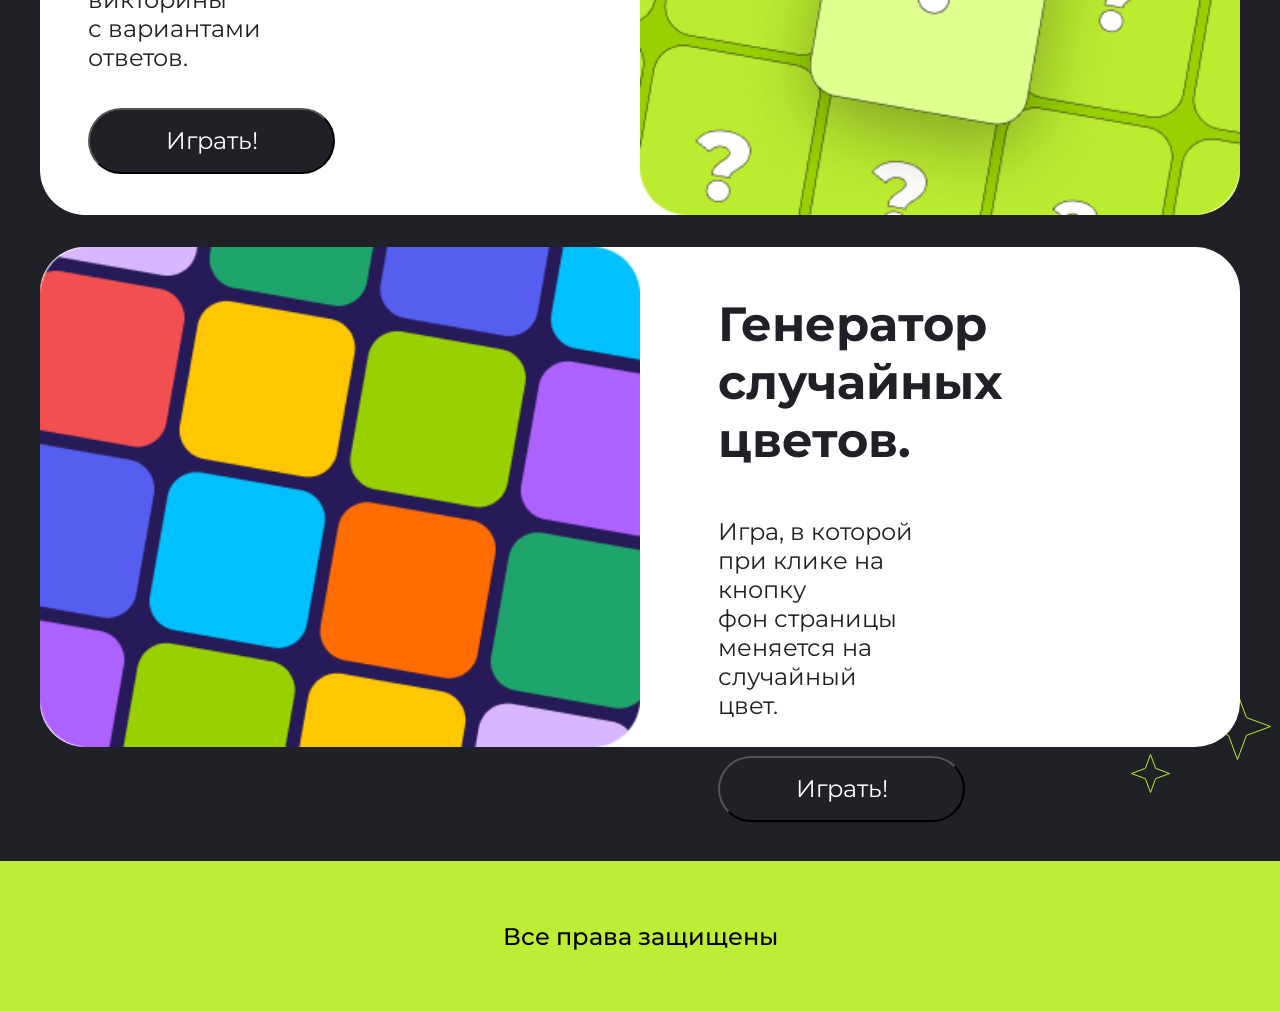
==== commit 37369825: "Kursovaya_2_rev1" ====
--- a/index.html
+++ b/index.html
@@ -1,10 +1,10 @@
 <!DOCTYPE html>
-<html lang="en">
+<html lang="ru">
 
 <head>
     <meta charset="UTF-8">
     <meta name="viewport" content="width=device-width, initial-scale=1.0">
-    <title>Главная страница:</title>
+    <title>Главная страница</title>
     <link rel="stylesheet" href="style.css">
     <link rel="preconnect" href="https://fonts.googleapis.com">
     <link rel="preconnect" href="https://fonts.gstatic.com" crossorigin>
@@ -23,11 +23,11 @@
             мини-игр
         </div>
         <div class="header__description">
-            Тебе предстоить пройти несколько увлекательных игр.
+            Тебе предстоит пройти несколько увлекательных игр.
             Если готов, нажимай <strong>«Поехали!»</strong> и <strong>приступай.</strong>
         </div>
         <div class="header__description-mob">
-            Тебе предстоить пройти несколько
+            Тебе предстоит пройти несколько
             увлекательных игр. Если готов,
             нажимай <strong>«Поехали!»</strong> и <strong>приступай.</strong>
         </div>
@@ -111,14 +111,14 @@
             <div class="Gamebox__itembig Gamebox__itembig_height itemshift">
                 <img src="img/content/Gamebox_item6.png" alt="" class="Gamebox__img">
                 <div class="Gamebox__text-box">Игра №6</div>
-                <h3 class="Gamebox__text2">Генаратор
+                <h3 class="Gamebox__text2">Генератор
                     случайных
                     чисел</h3>
                 <a href="#Game6" class="Gamebox__link">Перейти</a>
             </div>
         </div>
         <h2 class="PlayGameheading">Мини-игры</h2>
-        <div class="PlayGame">
+        <div class="PlayGame center">
             <div class="PlayGame__item1 mobileheight1" id="Game1">
                 <div class="PlayGame__item-textbox">
                     <h3 class="PlayGame__text1">Угадай число</h3>
@@ -188,11 +188,11 @@
                         случайных
                         цветов.
                     </h3>
-                    <h3 class="PlayGame__text2 mobilealing">Игра в котороый при клике на кнопочку
-                        фон страницы меняется на случайный.
-                    </h3>
-                    <div class="PlayGame__item-btn">
-                        <button class="PlayGame__btn">Играть!</button>
+                    <h3 class="PlayGame__text2 mobilealing">Игра, в которой при клике на кнопку
+                        фон страницы меняется на случайный цвет.
+                    </h3>
+                    <div class="PlayGame__item-btn">
+                        <button class="PlayGame__btn" onclick="randomColorBackground()">Играть!</button>
                     </div>
                 </div>
             </div>
--- a/style.css
+++ b/style.css
@@ -16,12 +16,18 @@
 .header {
   font-family: "Montserrat";
   position: relative;
+  display: -webkit-box;
+  display: -ms-flexbox;
   display: flex;
-  flex-direction: column;
+  -webkit-box-orient: vertical;
+  -webkit-box-direction: normal;
+      -ms-flex-direction: column;
+          flex-direction: column;
   background-color: #E1FF8F;
   height: 800px;
   overflow: hidden;
 }
+
 .header__title {
   white-space: pre-line;
   /* Если в html в блоке div задать построчную то данное свойство сохраяет html переносы */
@@ -32,9 +38,11 @@
   margin-top: 196px;
   z-index: 2;
 }
+
 .header__title-mob {
   display: none;
 }
+
 .header__description {
   white-space: pre-line;
   /* Если в html в блоке div задать построчную то данное свойство сохраяет html переносы */
@@ -45,16 +53,19 @@
   margin-top: 24px;
   z-index: 2;
 }
+
 .header__description-mob {
   display: none;
 }
+
 .header__button-btn {
   font-family: "Montserrat";
   font-style: SemiBold;
   font-weight: 600;
   background: #202027;
   border: 1px solid rgba(222, 215, 215, 0.41);
-  box-sizing: border-box;
+  -webkit-box-sizing: border-box;
+          box-sizing: border-box;
   border-radius: 60px;
   width: 247px;
   height: 66px;
@@ -63,42 +74,54 @@
   line-height: 18px;
   color: #ffffff;
   display: block;
+  -webkit-transition: color 0.2s ease, -webkit-transform 0.2s ease;
+  transition: color 0.2s ease, -webkit-transform 0.2s ease;
   transition: transform 0.2s ease, color 0.2s ease;
-}
+  transition: transform 0.2s ease, color 0.2s ease, -webkit-transform 0.2s ease;
+}
+
 .header__button-btn:hover {
-  transform: scale(1.12);
+  -webkit-transform: scale(1.12);
+          transform: scale(1.12);
   color: #202027;
   background: #FFFFFF;
 }
+
 .header__svg1 {
   position: absolute;
   right: 0px;
   top: 0px;
   z-index: 1;
 }
+
 .header__svg1-mob {
   display: none;
 }
+
 .header__svg2 {
   position: absolute;
-  left: 6.3542%;
+  left: calc(100% * 0.063542);
   top: 123px;
 }
+
 .header__svg3 {
   position: absolute;
-  left: 12.0486%;
+  left: calc(100% * 0.120486);
   top: 69px;
 }
+
 .header__svg4 {
   position: absolute;
-  left: 75.52%;
+  left: calc(100% * 0.7552);
   top: 568px;
 }
+
 .header__svg5 {
   position: absolute;
-  left: 67.1181%;
+  left: calc(100% * 0.671181);
   top: 538px;
 }
+
 .header__lowribbon {
   position: absolute;
   bottom: 0;
@@ -109,20 +132,34 @@
   overflow: hidden;
   /* БОЛЬШЕ НИКАКИХ display: flex, align-items и т.п. */
 }
+
 .header__lowribbon-track {
+  display: -webkit-box;
+  display: -ms-flexbox;
   display: flex;
-  flex-direction: row;
-  align-items: center;
+  -webkit-box-orient: horizontal;
+  -webkit-box-direction: normal;
+      -ms-flex-direction: row;
+          flex-direction: row;
+  -webkit-box-align: center;
+      -ms-flex-align: center;
+          align-items: center;
   gap: 51px;
   height: 100%;
+  width: -webkit-max-content;
   width: -moz-max-content;
   width: max-content;
-  flex-wrap: nowrap;
-  animation: lowribbon-scroll 20s linear infinite;
-}
+  -ms-flex-wrap: nowrap;
+      flex-wrap: nowrap;
+  -webkit-animation: lowribbon-scroll 20s linear infinite;
+          animation: lowribbon-scroll 20s linear infinite;
+}
+
 .header__lowribbon-track:hover {
-  animation-play-state: paused;
-}
+  -webkit-animation-play-state: paused;
+          animation-play-state: paused;
+}
+
 .header__lowribbon-text {
   font-family: "Montserrat";
   white-space: nowrap;
@@ -131,20 +168,37 @@
   font-size: 30px;
 }
 
+@-webkit-keyframes lowribbon-scroll {
+  0% {
+    -webkit-transform: translateX(0);
+            transform: translateX(0);
+  }
+  100% {
+    -webkit-transform: translateX(-50%);
+            transform: translateX(-50%);
+  }
+}
+
 @keyframes lowribbon-scroll {
   0% {
-    transform: translateX(0);
+    -webkit-transform: translateX(0);
+            transform: translateX(0);
   }
   100% {
-    transform: translateX(-50%);
-  }
-}
+    -webkit-transform: translateX(-50%);
+            transform: translateX(-50%);
+  }
+}
+
 .header__link {
   white-space: nowrap;
   text-decoration: none;
   /* убираем подчёркивание по умолчанию */
   color: #fff;
+  -webkit-transition: color 0.2s ease, -webkit-transform 0.2s ease;
+  transition: color 0.2s ease, -webkit-transform 0.2s ease;
   transition: transform 0.2s ease, color 0.2s ease;
+  transition: transform 0.2s ease, color 0.2s ease, -webkit-transform 0.2s ease;
 }
 
 .Gamebox {
@@ -174,9 +228,11 @@
 
 .Gamebox__table {
   margin-top: 72px;
+  display: -ms-grid;
   display: grid;
   gap: 32px;
-  grid-template-columns: repeat(12, 1fr);
+  -ms-grid-columns: (1fr)[12];
+      grid-template-columns: repeat(12, 1fr);
 }
 
 .Gamebox__item {
@@ -185,12 +241,24 @@
   grid-column: span 4;
   background-color: #FFFFFF;
   border-radius: 25px;
+  display: -webkit-box;
+  display: -ms-flexbox;
   display: flex;
-  flex-direction: column;
-  justify-content: start;
-  align-items: flex-start;
+  -webkit-box-orient: vertical;
+  -webkit-box-direction: normal;
+      -ms-flex-direction: column;
+          flex-direction: column;
+  -webkit-box-pack: start;
+      -ms-flex-pack: start;
+          justify-content: start;
+  -webkit-box-align: start;
+      -ms-flex-align: start;
+          align-items: flex-start;
   z-index: 1;
+  -webkit-transition: color 0.2s ease, -webkit-transform 0.2s ease;
+  transition: color 0.2s ease, -webkit-transform 0.2s ease;
   transition: transform 0.2s ease, color 0.2s ease;
+  transition: transform 0.2s ease, color 0.2s ease, -webkit-transform 0.2s ease;
 }
 
 .Gamebox__item_height {
@@ -198,7 +266,8 @@
 }
 
 .Gamebox__item:hover {
-  transform: scale(1.12);
+  -webkit-transform: scale(1.12);
+          transform: scale(1.12);
 }
 
 .Gamebox__itembig {
@@ -207,12 +276,24 @@
   grid-column: span 4;
   background-color: #FFFFFF;
   border-radius: 25px;
+  display: -webkit-box;
+  display: -ms-flexbox;
   display: flex;
-  flex-direction: column;
-  justify-content: start;
-  align-items: flex-start;
+  -webkit-box-orient: vertical;
+  -webkit-box-direction: normal;
+      -ms-flex-direction: column;
+          flex-direction: column;
+  -webkit-box-pack: start;
+      -ms-flex-pack: start;
+          justify-content: start;
+  -webkit-box-align: start;
+      -ms-flex-align: start;
+          align-items: flex-start;
   z-index: 1;
+  -webkit-transition: color 0.2s ease, -webkit-transform 0.2s ease;
+  transition: color 0.2s ease, -webkit-transform 0.2s ease;
   transition: transform 0.2s ease, color 0.2s ease;
+  transition: transform 0.2s ease, color 0.2s ease, -webkit-transform 0.2s ease;
 }
 
 .Gamebox__itembig_height {
@@ -220,7 +301,8 @@
 }
 
 .Gamebox__itembig:hover {
-  transform: scale(1.12);
+  -webkit-transform: scale(1.12);
+          transform: scale(1.12);
 }
 
 .Gamebox__img {
@@ -234,10 +316,16 @@
   width: 108px;
   background-color: #f7f7f7;
   border-radius: 53px;
+  display: -webkit-box;
+  display: -ms-flexbox;
   display: flex;
-  align-items: center;
+  -webkit-box-align: center;
+      -ms-flex-align: center;
+          align-items: center;
   /* центрируем по вертикали */
-  justify-content: center;
+  -webkit-box-pack: center;
+      -ms-flex-pack: center;
+          justify-content: center;
   /* центрируем по горизонтали */
 }
 
@@ -254,7 +342,7 @@
   margin-left: 32px;
   margin-top: 16px;
   white-space: pre-line;
-  line-height: 1;
+  line-height: 1.0;
   /* Расстояние между строками*/
   font-family: "Montserrat";
   font-weight: 700;
@@ -280,49 +368,49 @@
 
 .Gamebox__svgimg1 {
   position: absolute;
-  left: 67.4%;
+  left: calc(100% * 0.674);
   top: 77px;
   z-index: 0;
 }
 
 .Gamebox__svgimg2 {
   position: absolute;
-  left: 93.22%;
+  left: calc(100% * 0.9322);
   top: 1380px;
   z-index: 0;
 }
 
 .Gamebox__svgimg3 {
   position: absolute;
-  left: 89.89%;
+  left: calc(100% * 0.8989);
   top: 1350px;
   z-index: 0;
 }
 
 .Gamebox__svgimg4 {
   position: absolute;
-  left: 88.29%;
+  left: calc(100% * 0.8829);
   bottom: 67px;
   z-index: 0;
 }
 
 .Gamebox__svgimg5 {
   position: absolute;
-  left: 93.99%;
+  left: calc(100% * 0.9399);
   bottom: 100px;
   z-index: 0;
 }
 
 .Gamebox__svgimg6 {
   position: absolute;
-  left: 2.8%;
+  left: calc(100% * 0.028);
   top: 786px;
   z-index: 0;
 }
 
 .Gamebox__svgimg7 {
   position: absolute;
-  left: 4.68%;
+  left: calc(100% * 0.0468);
   top: 850px;
   z-index: 0;
 }
@@ -338,9 +426,11 @@
 .PlayGame {
   margin-top: 32px;
   margin-bottom: 114px;
+  display: -ms-grid;
   display: grid;
   gap: 32px;
-  grid-template-columns: repeat(12, 1fr);
+  -ms-grid-columns: (1fr)[12];
+      grid-template-columns: repeat(12, 1fr);
 }
 
 .PlayGameheading {
@@ -357,16 +447,26 @@
   grid-column: span 12;
   background-color: #FFFFFF;
   border-radius: 45px;
+  display: -webkit-box;
+  display: -ms-flexbox;
   display: flex;
-  flex-direction: row;
-  justify-content: space-between;
-  align-items: flex-start;
+  -webkit-box-orient: horizontal;
+  -webkit-box-direction: normal;
+      -ms-flex-direction: row;
+          flex-direction: row;
+  -webkit-box-pack: justify;
+      -ms-flex-pack: justify;
+          justify-content: space-between;
+  -webkit-box-align: start;
+      -ms-flex-align: start;
+          align-items: flex-start;
   z-index: 2;
 }
 
 /* Масштабируем блок при переходе по ссылке*/
 .PlayGame__item1:target {
-  animation: PlayGameItemPulse 3s ease-in-out forwards;
+  -webkit-animation: PlayGameItemPulse 3s ease-in-out forwards;
+          animation: PlayGameItemPulse 3s ease-in-out forwards;
 }
 
 .PlayGame__item2 {
@@ -374,43 +474,83 @@
   grid-column: span 12;
   background-color: #FFFFFF;
   border-radius: 45px;
+  display: -webkit-box;
+  display: -ms-flexbox;
   display: flex;
-  flex-direction: row;
-  -moz-column-gap: 30px;
-       column-gap: 30px;
-  align-items: flex-start;
+  -webkit-box-orient: horizontal;
+  -webkit-box-direction: normal;
+      -ms-flex-direction: row;
+          flex-direction: row;
+  -webkit-column-gap: 30px;
+          column-gap: 30px;
+  -webkit-box-align: start;
+      -ms-flex-align: start;
+          align-items: flex-start;
   z-index: 2;
 }
 
 /* Масштабируем блок при переходе по ссылке*/
 .PlayGame__item2:target {
-  animation: PlayGameItemPulse 3s ease-in-out forwards;
+  -webkit-animation: PlayGameItemPulse 3s ease-in-out forwards;
+          animation: PlayGameItemPulse 3s ease-in-out forwards;
 }
 
 /* Определяем ключевые кадры */
+@-webkit-keyframes PlayGameItemPulse {
+  0% {
+    -webkit-transform: scale(1);
+            transform: scale(1);
+  }
+  /* старт */
+  25% {
+    -webkit-transform: scale(1.08);
+            transform: scale(1.08);
+  }
+  /* 1-е увеличение */
+  50% {
+    -webkit-transform: scale(1);
+            transform: scale(1);
+  }
+  75% {
+    -webkit-transform: scale(1.08);
+            transform: scale(1.08);
+  }
+  /* возврат */
+  100% {
+    -webkit-transform: scale(1);
+            transform: scale(1);
+  }
+  /* 3-е увеличение — остаёмся */
+}
 @keyframes PlayGameItemPulse {
   0% {
-    transform: scale(1);
+    -webkit-transform: scale(1);
+            transform: scale(1);
   }
   /* старт */
   25% {
-    transform: scale(1.08);
+    -webkit-transform: scale(1.08);
+            transform: scale(1.08);
   }
   /* 1-е увеличение */
   50% {
-    transform: scale(1);
+    -webkit-transform: scale(1);
+            transform: scale(1);
   }
   75% {
-    transform: scale(1.08);
+    -webkit-transform: scale(1.08);
+            transform: scale(1.08);
   }
   /* возврат */
   100% {
-    transform: scale(1);
+    -webkit-transform: scale(1);
+            transform: scale(1);
   }
   /* 3-е увеличение — остаёмся */
 }
+
 .PlayGame__img {
-  width: auto;
+  max-width: 600px;
   height: 100%;
 }
 
@@ -453,7 +593,8 @@
   font-style: SemiBold;
   background: #202027;
   /*border: 1px solid rgba(222, 215, 215, 0.41);*/
-  box-sizing: border-box;
+  -webkit-box-sizing: border-box;
+          box-sizing: border-box;
   border-radius: 60px;
   width: 247px;
   height: 66px;
@@ -461,24 +602,40 @@
   line-height: 18px;
   color: #ffffff;
   display: block;
+  -webkit-transition: color 0.2s ease, -webkit-transform 0.2s ease;
+  transition: color 0.2s ease, -webkit-transform 0.2s ease;
   transition: transform 0.2s ease, color 0.2s ease;
+  transition: transform 0.2s ease, color 0.2s ease, -webkit-transform 0.2s ease;
 }
 
 .PlayGame__btn:hover {
-  transform: scale(1.12);
+  -webkit-transform: scale(1.12);
+          transform: scale(1.12);
   color: #202027;
   background: #FFFFFF;
 }
 
 .PlayGame__item-textbox {
+  display: -webkit-box;
+  display: -ms-flexbox;
   display: flex;
-  flex-direction: column;
+  -webkit-box-orient: vertical;
+  -webkit-box-direction: normal;
+      -ms-flex-direction: column;
+          flex-direction: column;
+  max-width: 247px;
 }
 
 .footer {
+  display: -webkit-box;
+  display: -ms-flexbox;
   display: flex;
-  justify-content: center;
-  align-items: center;
+  -webkit-box-pack: center;
+      -ms-flex-pack: center;
+          justify-content: center;
+  -webkit-box-align: center;
+      -ms-flex-align: center;
+          align-items: center;
   height: 150px;
   background-color: #BDED35;
   font-family: "Montserrat";
@@ -498,19 +655,14 @@
   color: #000000;
 }
 
-@media (max-width: 1024px) {
+@media (max-width: 1440px) {
   .center {
-    padding-left: calc(50% - 393px);
-    padding-right: calc(50% - 393px);
-  }
-}
-@media (max-width: 833px) {
-  .center {
-    padding-left: 24px;
-    padding-right: 24px;
-  }
-}
-@media (max-width: 768px) {
+    padding-left: calc(50% - 1200px/2);
+    padding-right: calc(50% - 1200px/2);
+  }
+}
+
+@media (max-width: 876px) {
   .center {
     padding-left: 16px;
     padding-right: 16px;
@@ -518,8 +670,13 @@
   .header {
     font-family: "Montserrat";
     position: relative;
+    display: -webkit-box;
+    display: -ms-flexbox;
     display: flex;
-    flex-direction: column;
+    -webkit-box-orient: vertical;
+    -webkit-box-direction: normal;
+        -ms-flex-direction: column;
+            flex-direction: column;
     background-color: #E1FF8F;
     height: 700px;
     overflow: hidden;
@@ -555,8 +712,12 @@
     z-index: 2;
   }
   .header__button {
+    display: -webkit-box;
+    display: -ms-flexbox;
     display: flex;
-    justify-content: center;
+    -webkit-box-pack: center;
+        -ms-flex-pack: center;
+            justify-content: center;
   }
   .header__button-btn {
     border-radius: 60px;
@@ -649,22 +810,33 @@
     display: none;
   }
   .PlayGame {
-    grid-template-columns: repeat(4, 1fr);
+    -ms-grid-columns: (1fr)[4];
+        grid-template-columns: repeat(4, 1fr);
     gap: 0;
     row-gap: 24px;
     margin-bottom: 10px;
   }
   .PlayGame__item1 {
     height: 528px;
-    grid-column: 1/-1;
-    flex-direction: column;
-    align-items: center;
+    grid-column: 1 / -1;
+    -webkit-box-orient: vertical;
+    -webkit-box-direction: normal;
+        -ms-flex-direction: column;
+            flex-direction: column;
+    -webkit-box-align: center;
+        -ms-flex-align: center;
+            align-items: center;
   }
   .PlayGame__item2 {
     height: 528px;
-    grid-column: 1/-1;
-    flex-direction: column;
-    align-items: center;
+    grid-column: 1 / -1;
+    -webkit-box-orient: vertical;
+    -webkit-box-direction: normal;
+        -ms-flex-direction: column;
+            flex-direction: column;
+    -webkit-box-align: center;
+        -ms-flex-align: center;
+            align-items: center;
   }
   .PlayGame__img {
     width: 100%;
@@ -681,13 +853,16 @@
     font-size: 16px;
   }
   .PlayGame__btn {
-    margin-left: 29px;
+    margin-left: 0px;
     height: 55px;
-    width: 285px;
+    max-width: 285px;
     font-size: 16px;
   }
   .PlayGame__item-btn {
     margin-top: 32px;
+  }
+  .PlayGame__item-textbox {
+    max-width: 267px;
   }
   .PlayGameheading {
     margin-top: 0;
@@ -697,24 +872,39 @@
   }
   .mobileheight1 {
     height: 529px;
-    flex-direction: column-reverse;
-    justify-content: flex-end;
+    -webkit-box-orient: vertical;
+    -webkit-box-direction: reverse;
+        -ms-flex-direction: column-reverse;
+            flex-direction: column-reverse;
+    -webkit-box-pack: end;
+        -ms-flex-pack: end;
+            justify-content: flex-end;
   }
   .mobileheight2 {
     height: 568px;
   }
   .mobileheight3 {
     height: 568px;
-    flex-direction: column-reverse;
-    justify-content: flex-end;
+    -webkit-box-orient: vertical;
+    -webkit-box-direction: reverse;
+        -ms-flex-direction: column-reverse;
+            flex-direction: column-reverse;
+    -webkit-box-pack: end;
+        -ms-flex-pack: end;
+            justify-content: flex-end;
   }
   .mobileheight4 {
     height: 607px;
   }
   .mobileheight5 {
     height: 568px;
-    flex-direction: column-reverse;
-    justify-content: flex-end;
+    -webkit-box-orient: vertical;
+    -webkit-box-direction: reverse;
+        -ms-flex-direction: column-reverse;
+            flex-direction: column-reverse;
+    -webkit-box-pack: end;
+        -ms-flex-pack: end;
+            justify-content: flex-end;
   }
   .mobileheight6 {
     height: 627px;
@@ -728,10 +918,12 @@
     white-space: normal;
   }
   .PlayGame__item1:hover {
-    transform: scale(1.03);
+    -webkit-transform: scale(1.03);
+            transform: scale(1.03);
   }
   .PlayGame__item2:hover {
-    transform: scale(1.03);
+    -webkit-transform: scale(1.03);
+            transform: scale(1.03);
   }
   .footer {
     height: 100px;
@@ -741,4 +933,5 @@
     font-size: 16px;
     color: #000000;
   }
-}/*# sourceMappingURL=style.css.map */+}
+/*# sourceMappingURL=style.css.map */
